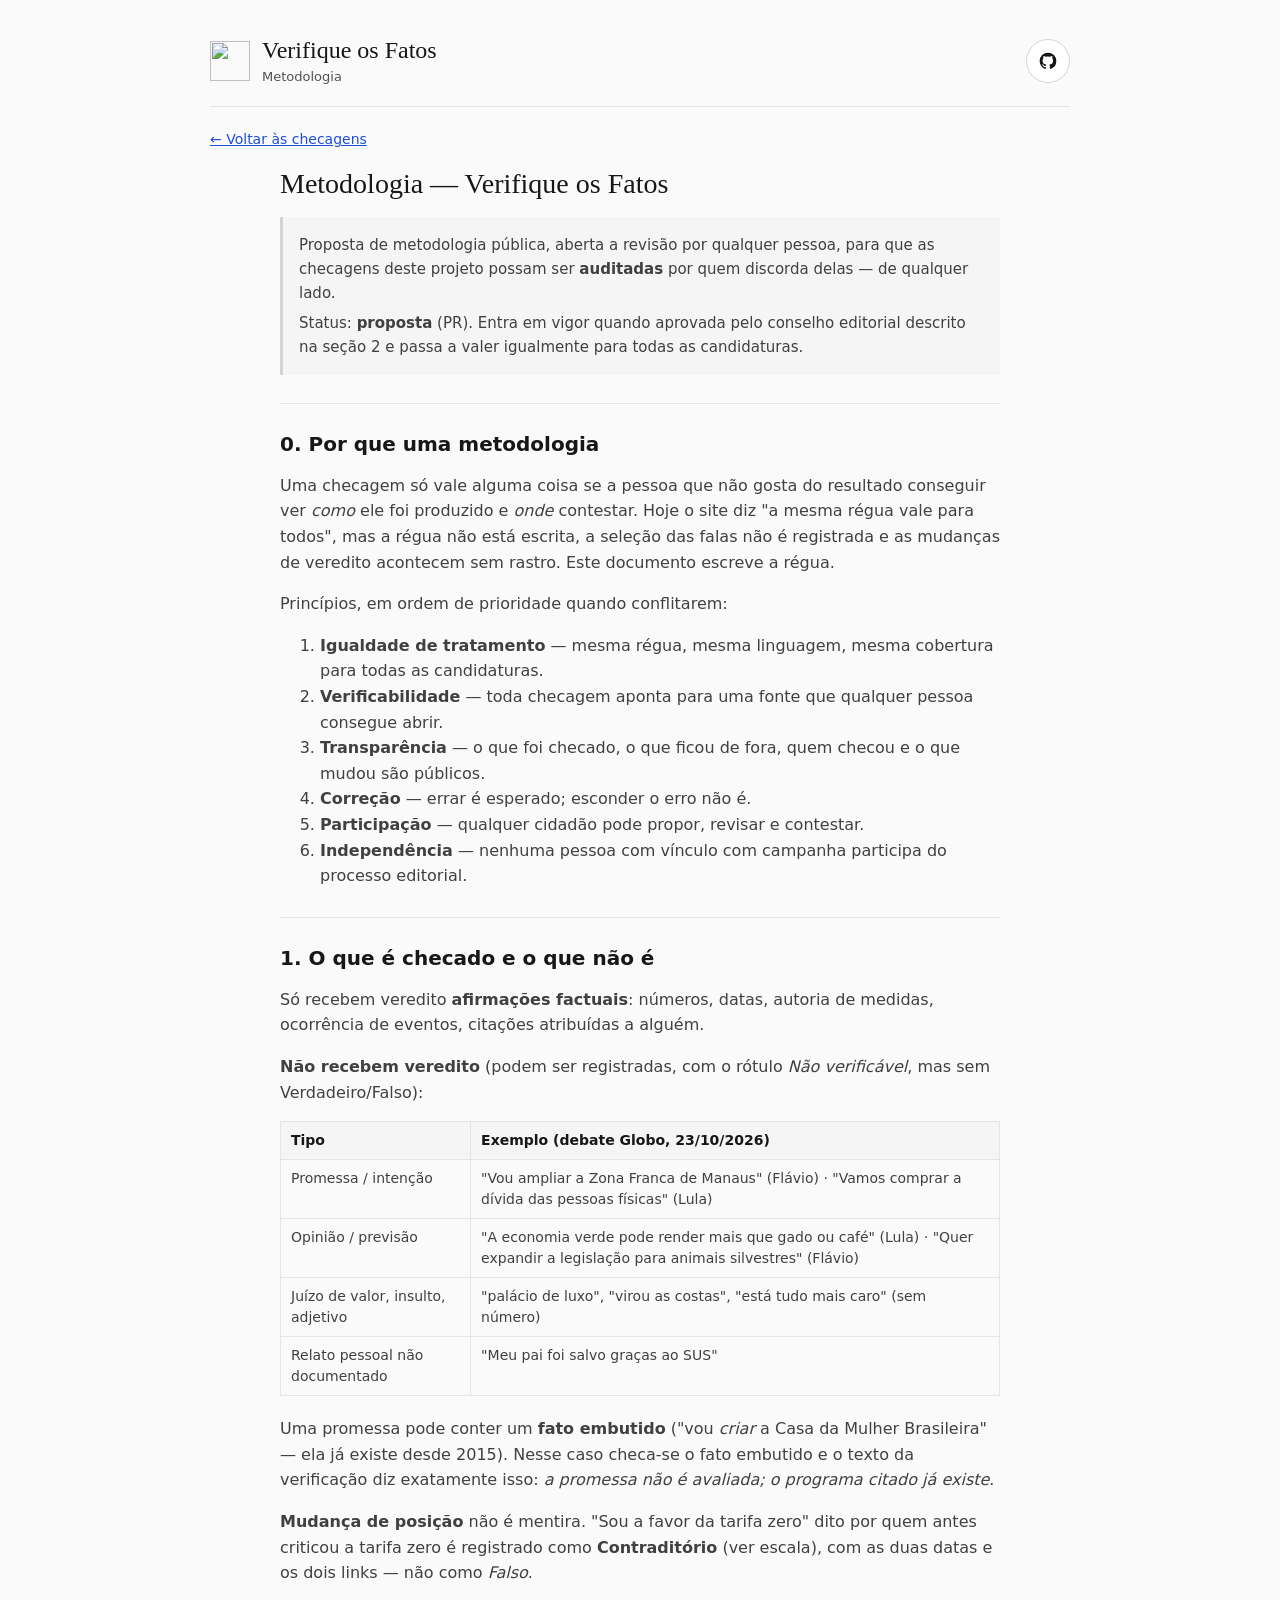
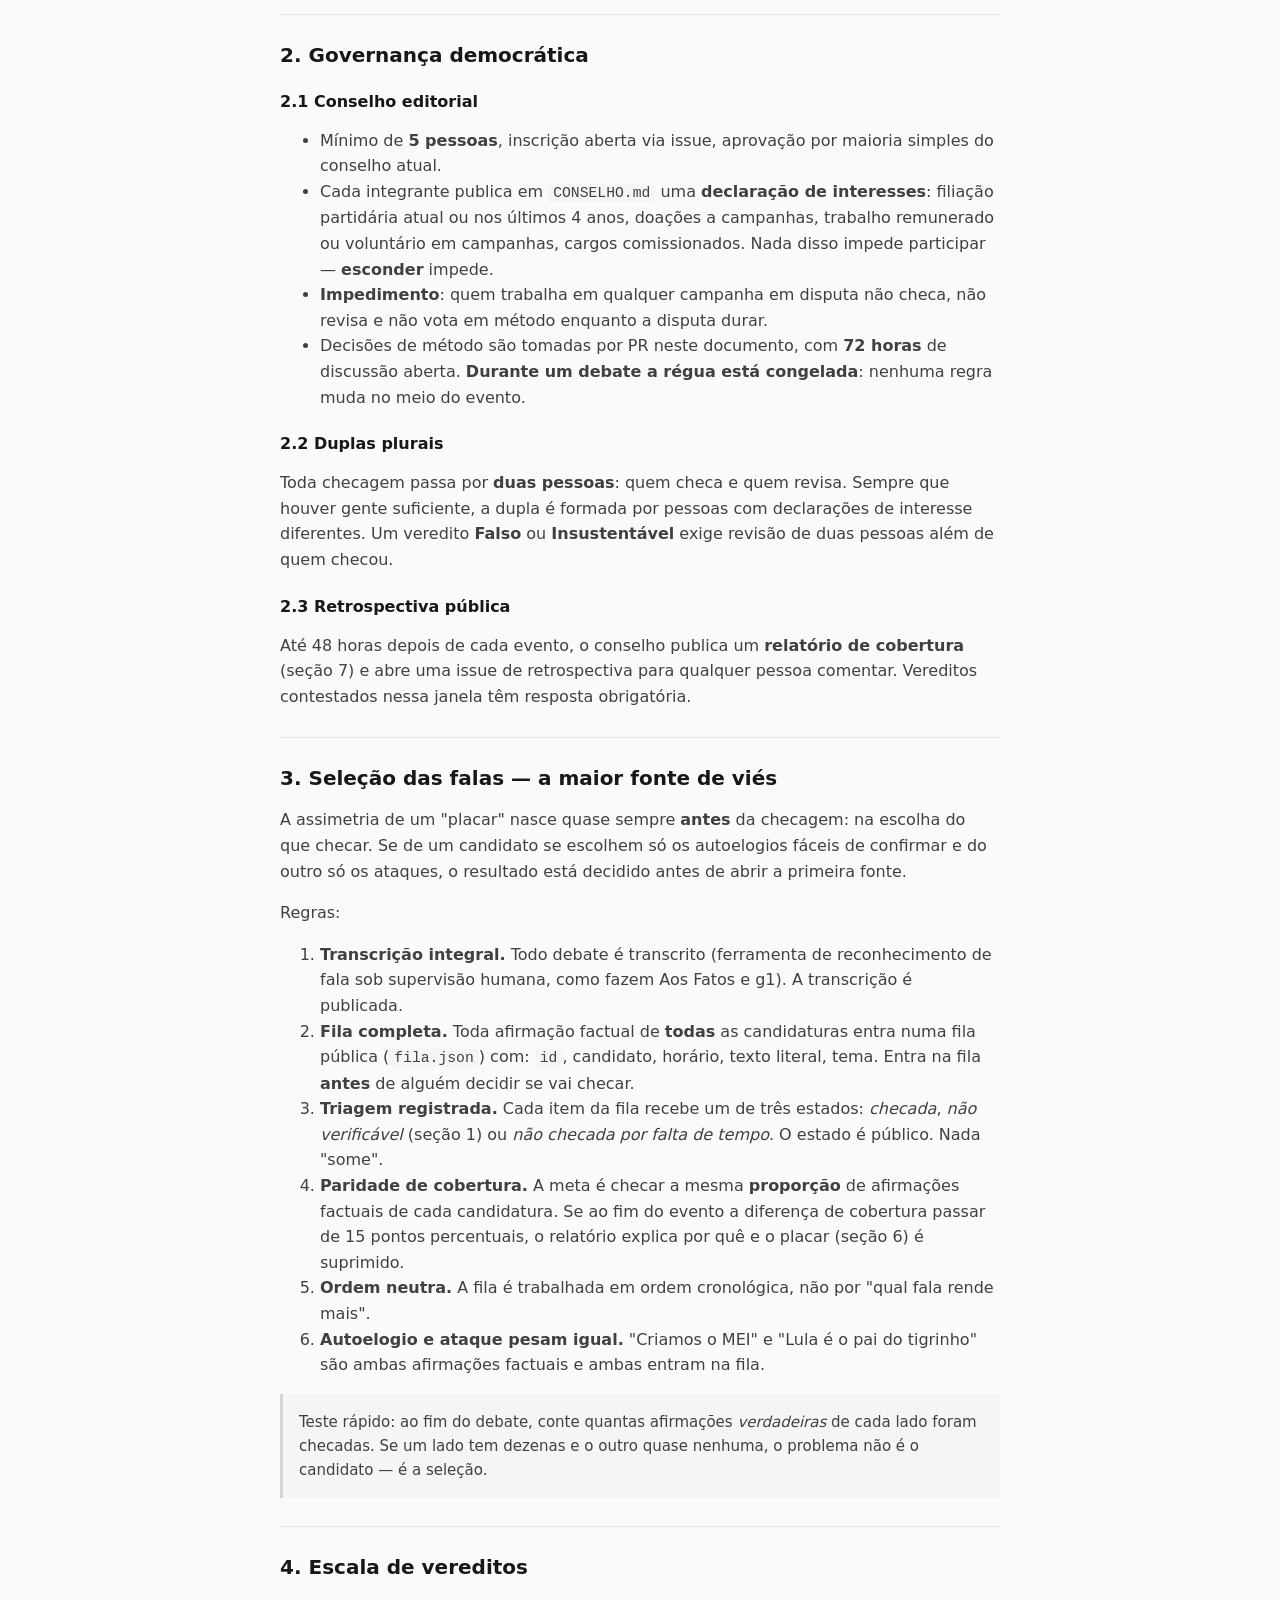
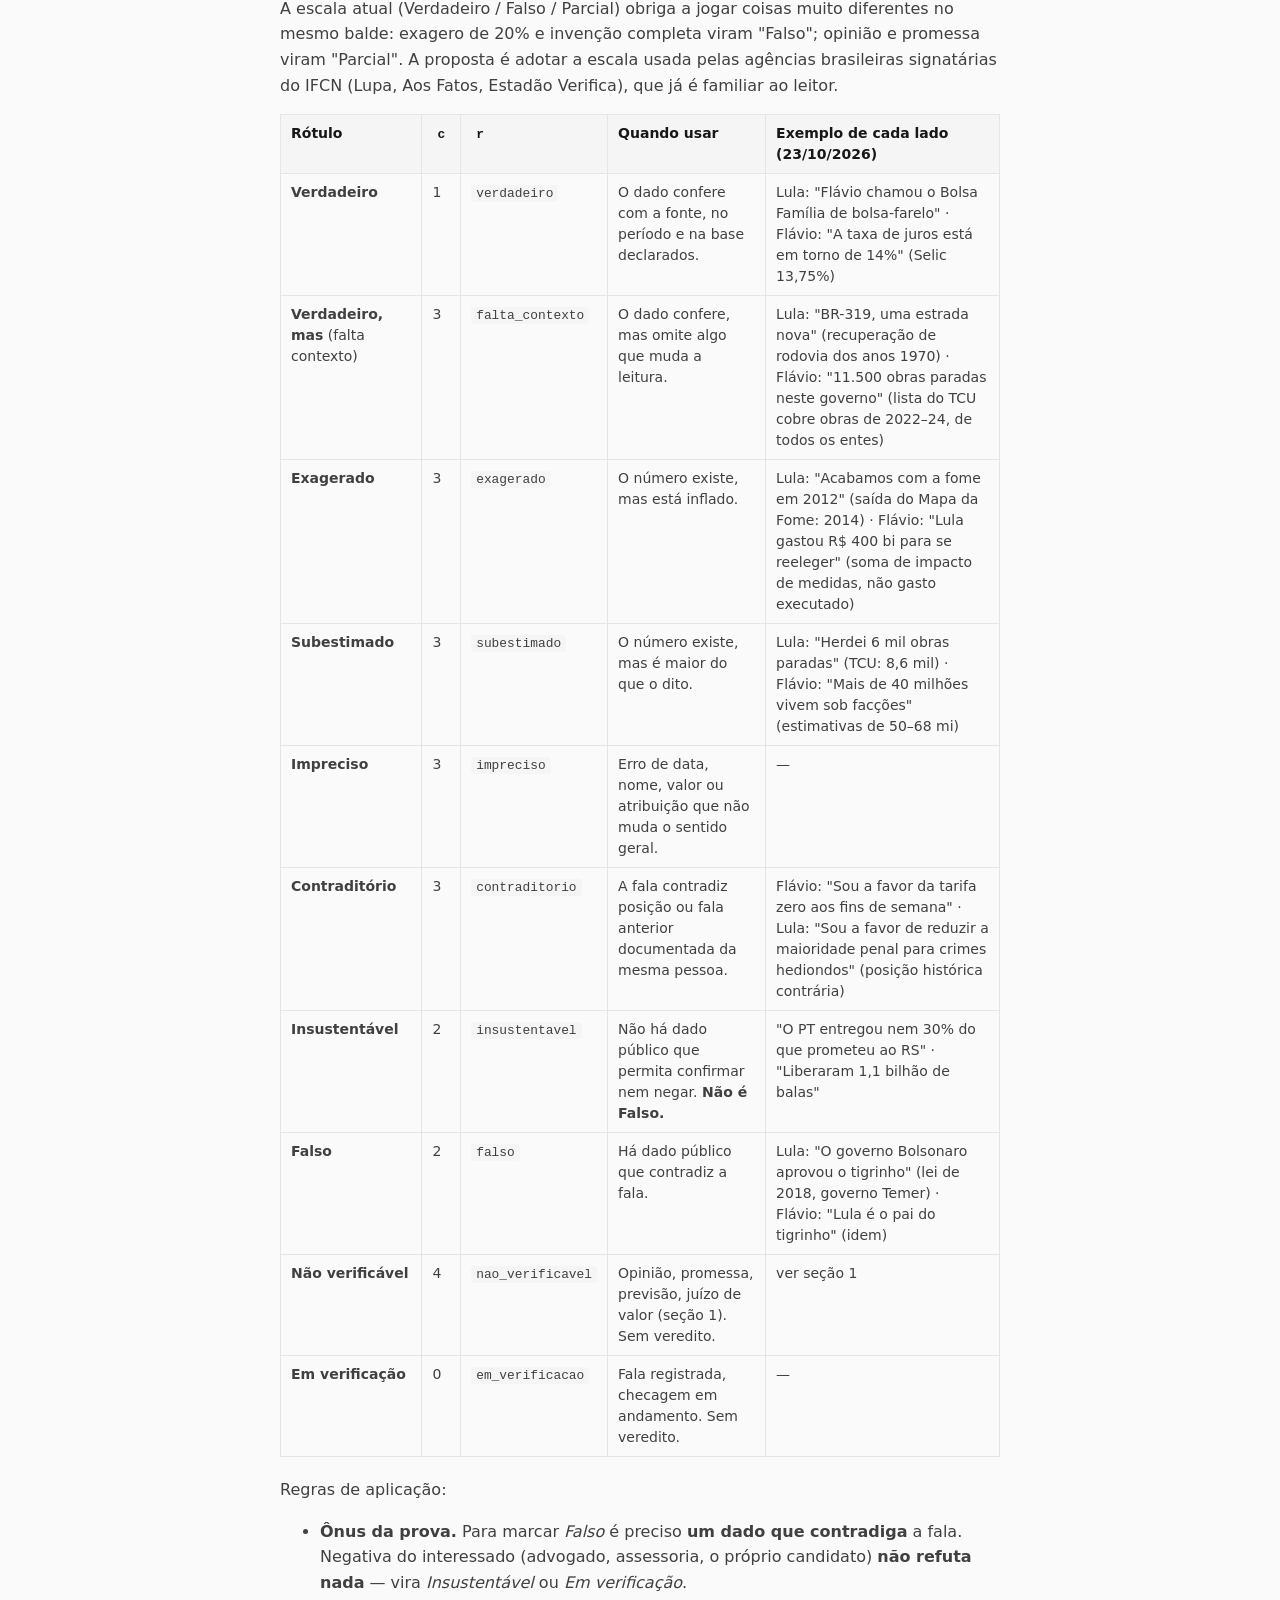
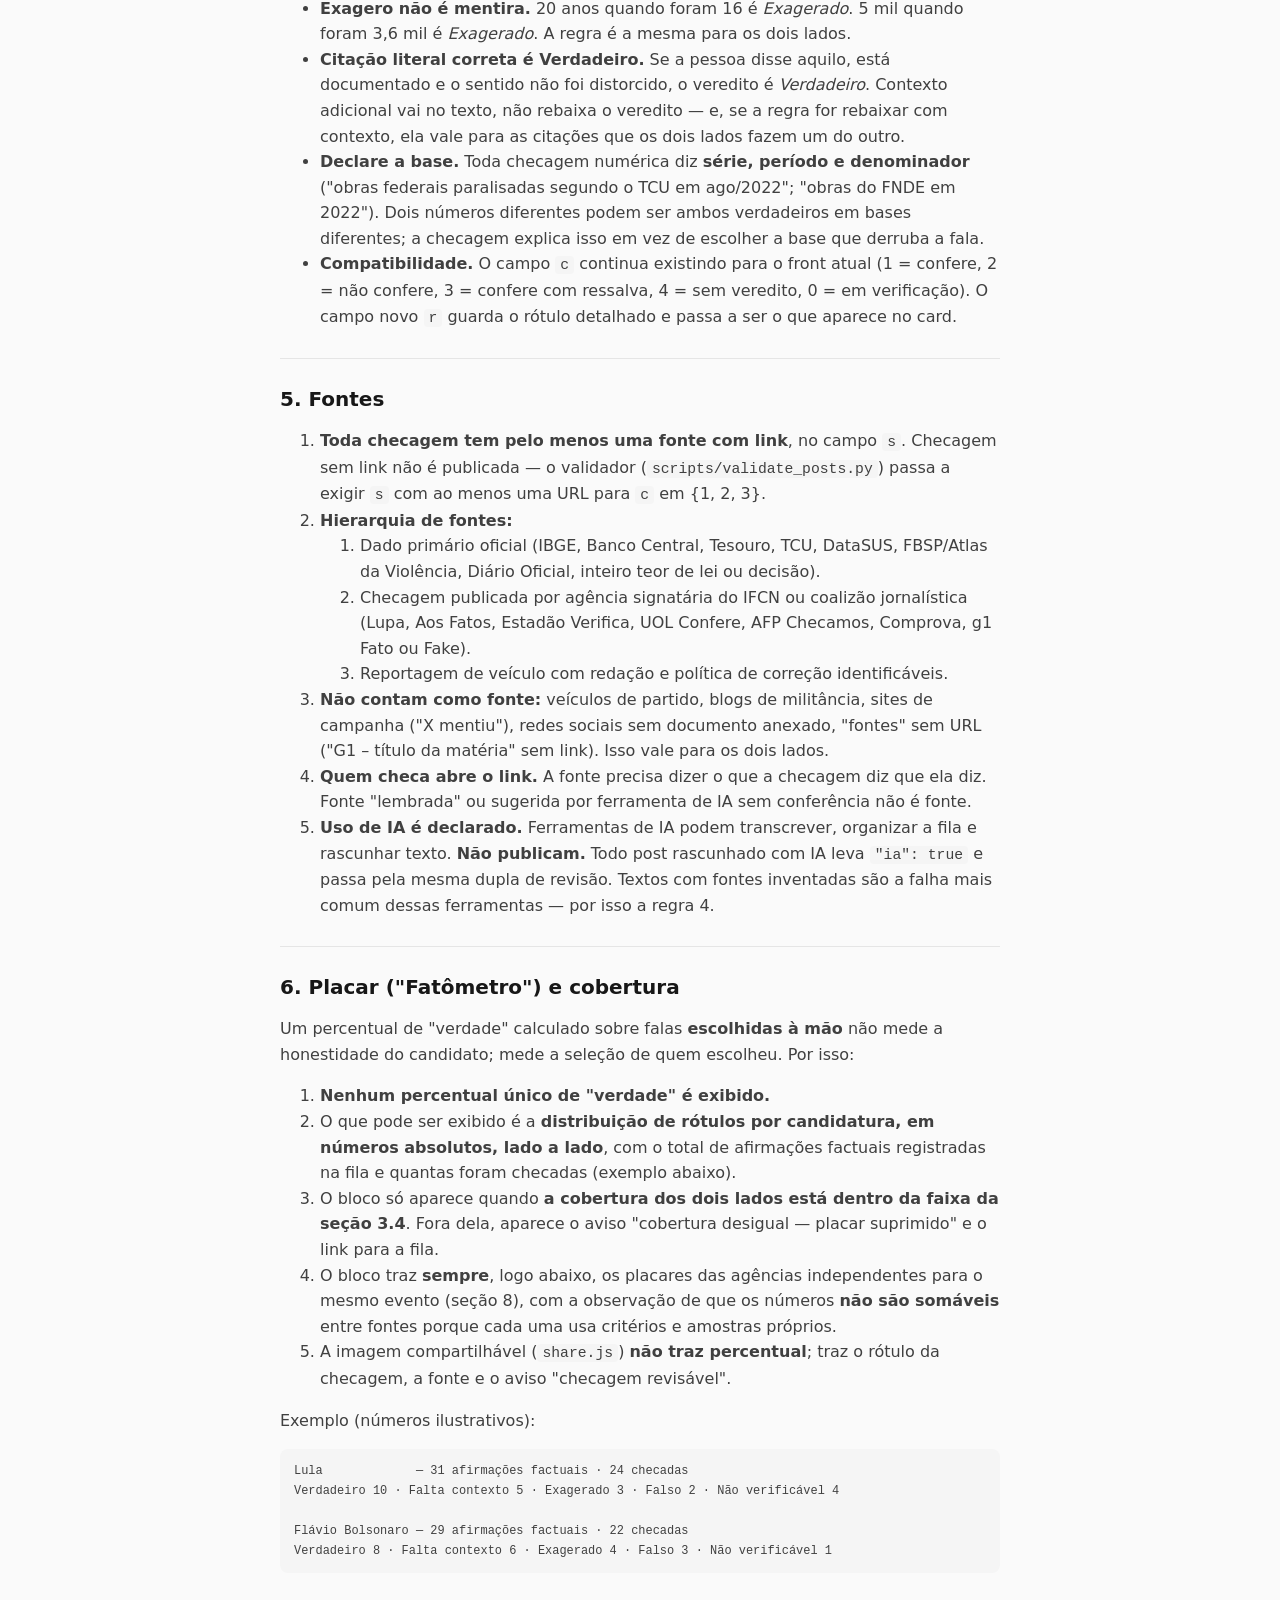
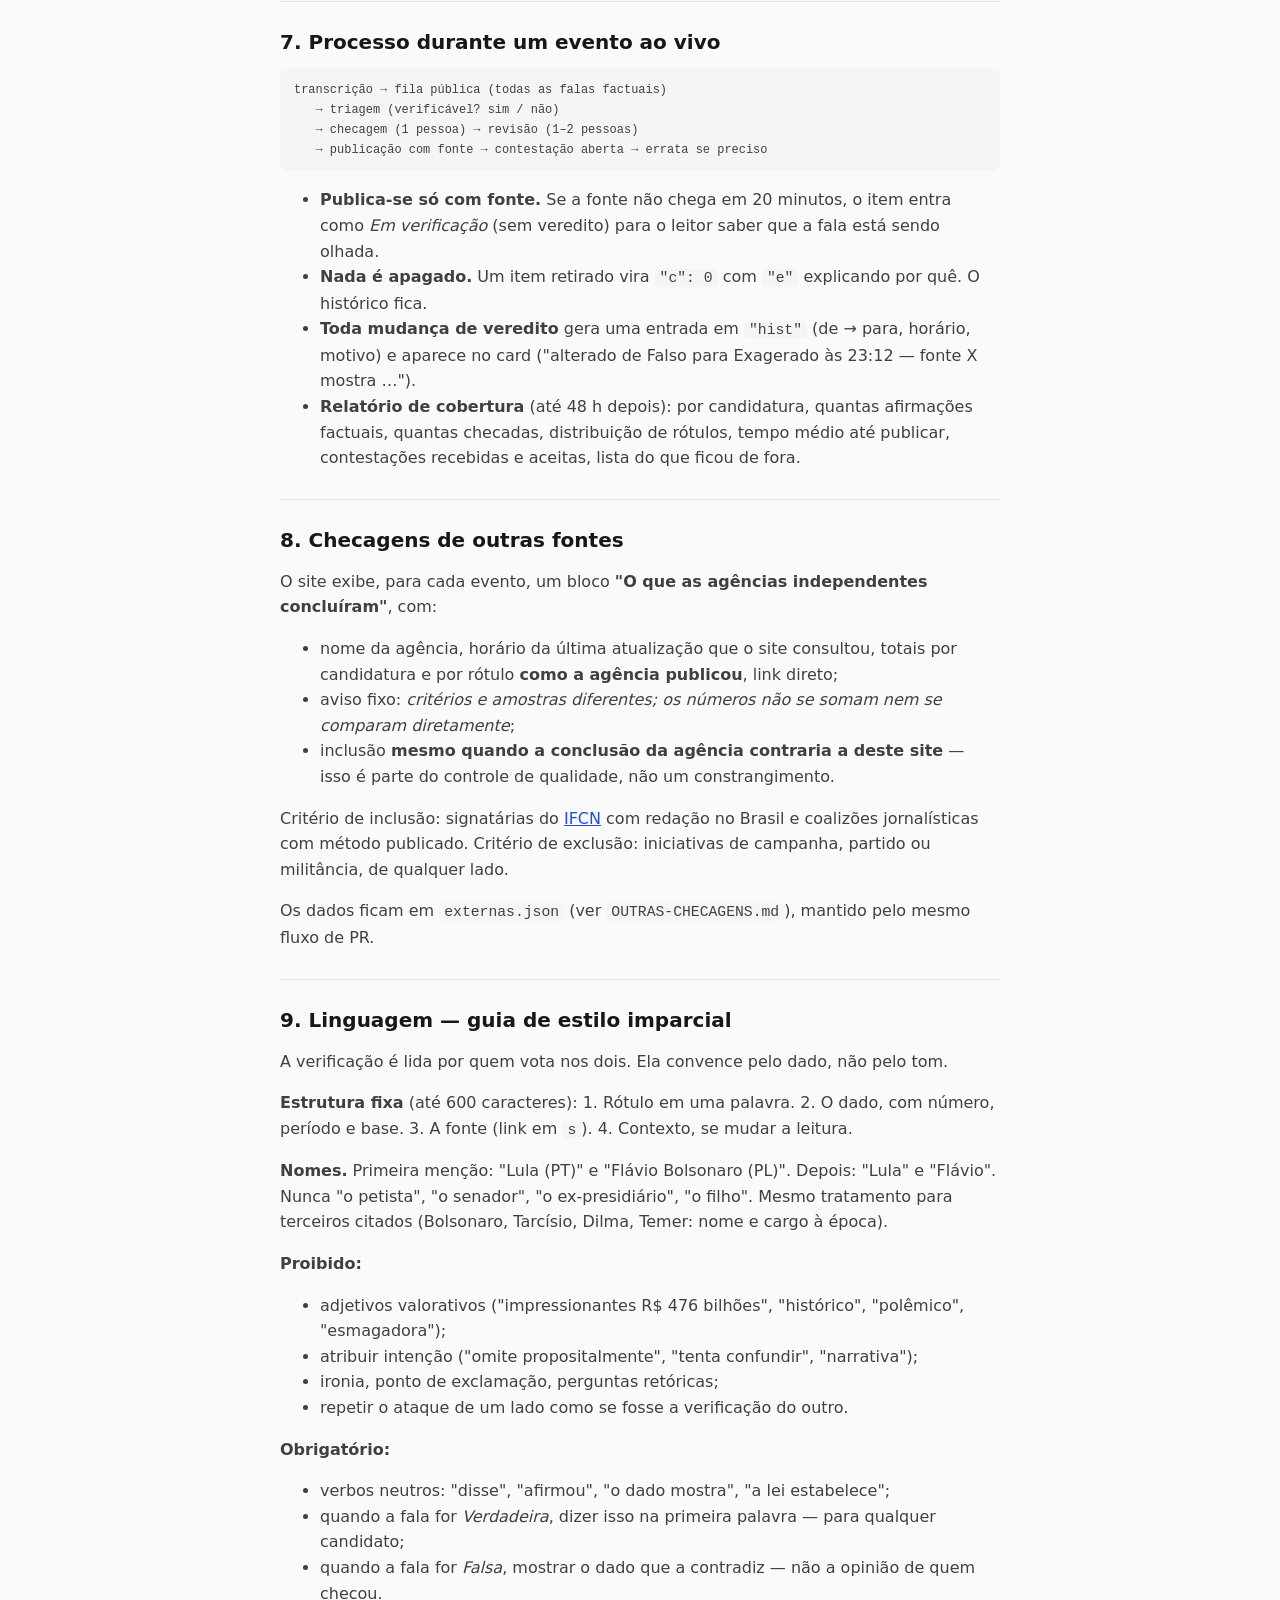
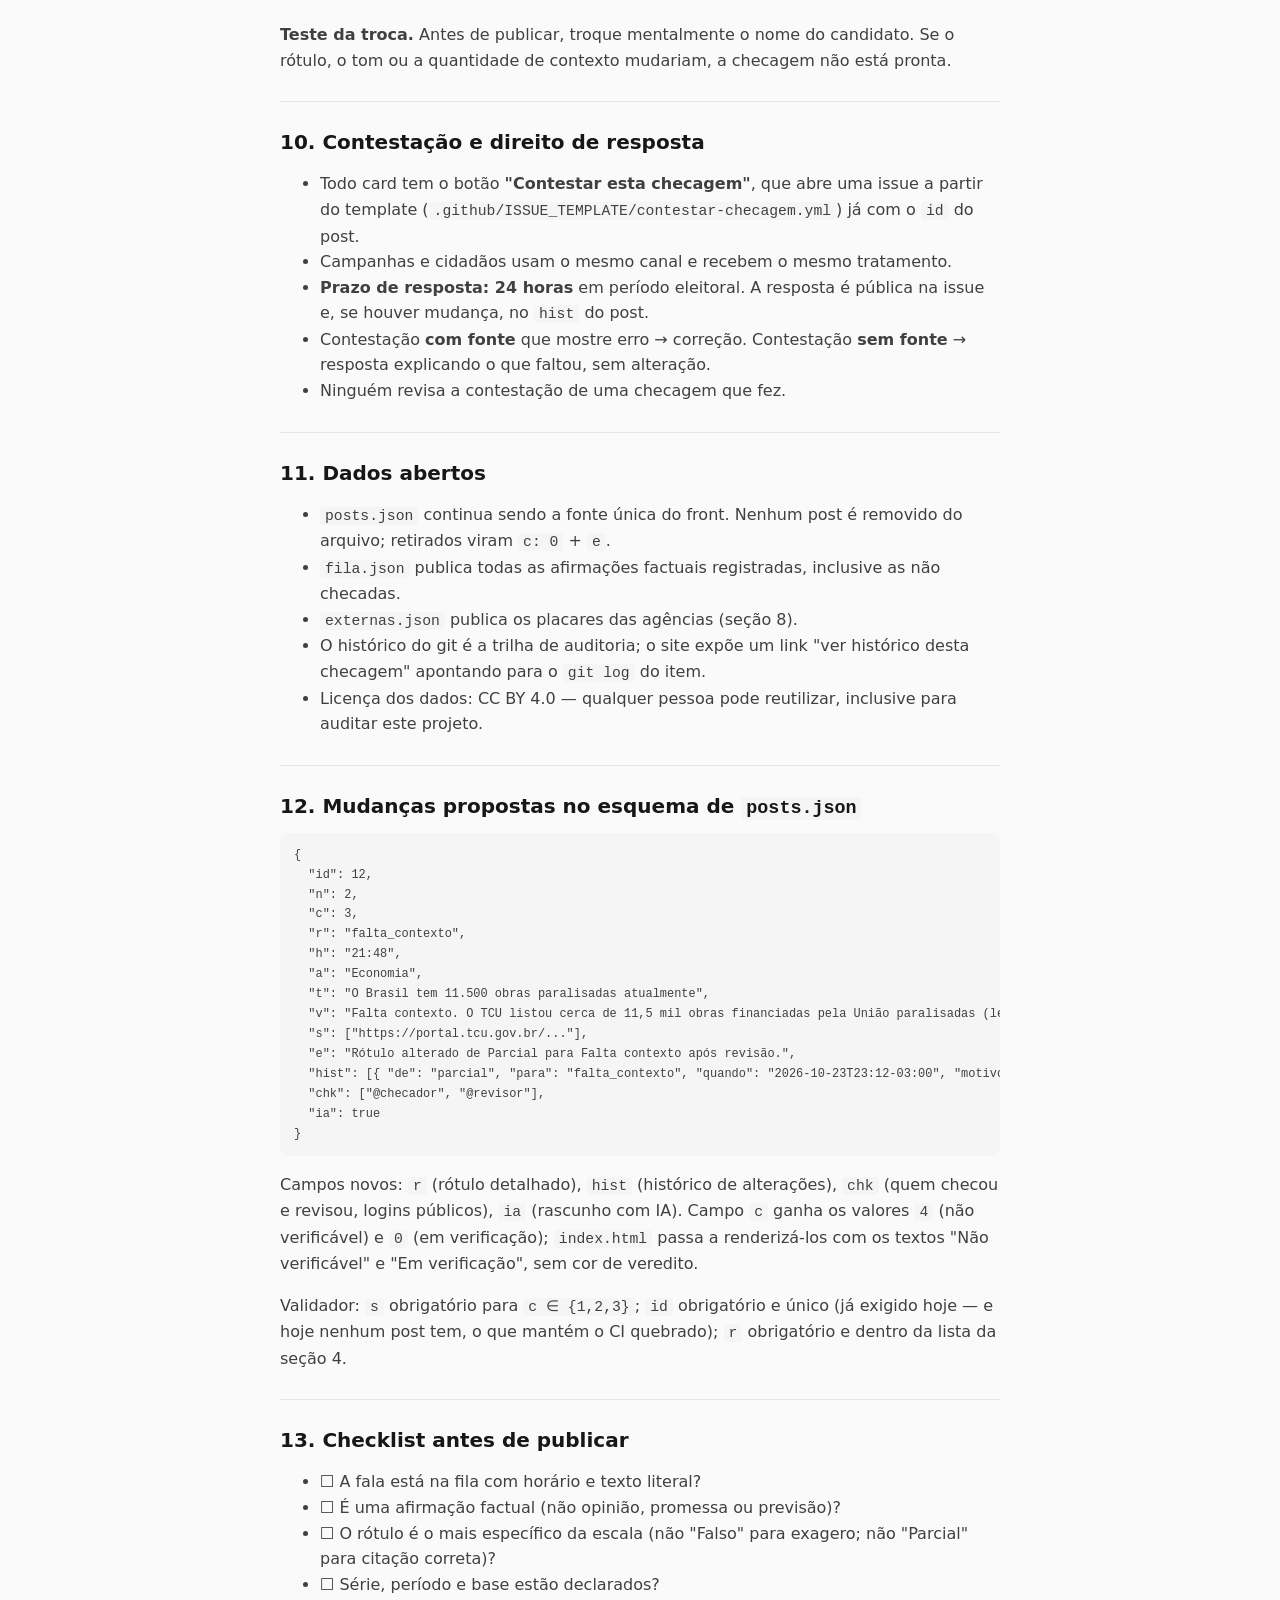
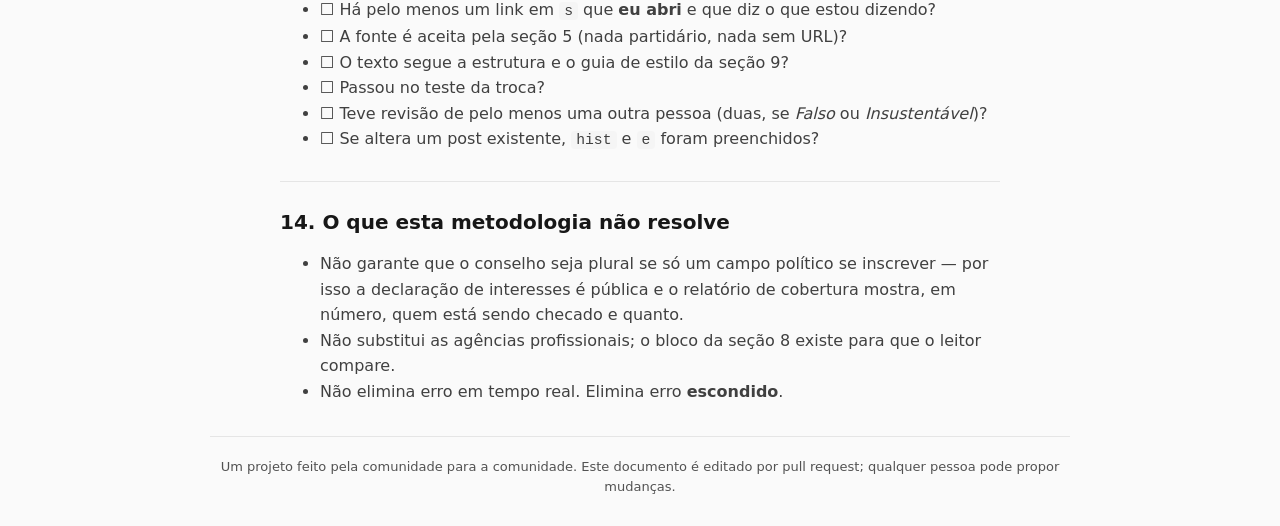
==== metodologia.html @ 32258fa9 "feat(metodologia): régua pública, fontes obrigatórias, painel de cobertura e checagens externas Meto" ====
<!DOCTYPE html>
<html lang="pt-BR">
<head>
  <meta charset="UTF-8">
  <meta name="viewport" content="width=device-width, initial-scale=1.0">
  <link rel="icon" href="/favicon.ico?v=2" sizes="48x48 32x32 16x16">
  <link rel="manifest" href="/manifest.json">
  <link rel="stylesheet" href="/normalize.css">
  <link rel="stylesheet" href="/style.css">
  <meta name="theme-color" content="#FAFAFA">
  <script>
    function setTheme(dark) {
      document.documentElement.dataset.theme = dark ? 'dark' : 'light';
      document.querySelector('meta[name=theme-color]').content = dark ? '#0A0A0A' : '#FAFAFA';
    }
    let savedTheme = null;
    try { savedTheme = localStorage.getItem('theme'); } catch {}
    setTheme(savedTheme ? savedTheme === 'dark' : matchMedia('(prefers-color-scheme: dark)').matches);
  </script>
  <title>Metodologia — Verifique os Fatos</title>
  <meta name="description" content="Como as falas são escolhidas, classificadas, revisadas e contestadas no Verifique os Fatos.">
  <style>
    /* Prosa do documento: só o necessário por cima do style.css */
    .prose { max-width: 720px; margin: 0 auto; color: var(--ink2); }
    .prose h1, .prose h2, .prose h3 { color: var(--ink); line-height: 1.25; }
    .prose h1 { font: 400 28px/1.2 var(--serif); margin: 0 0 16px; }
    .prose h2 { font-size: 20px; margin: 40px 0 12px; padding-top: 16px; border-top: 1px solid var(--line); }
    .prose h3 { font-size: 16px; margin: 24px 0 8px; }
    .prose p, .prose li { font-size: 16px; line-height: 1.6; }
    .prose blockquote { margin: 0 0 20px; padding: 10px 16px; background: var(--soft); border-left: 3px solid var(--line2); }
    .prose blockquote p { margin: 6px 0; font-size: 15px; }
    .prose table { width: 100%; border-collapse: collapse; margin: 12px 0 20px; font-size: 14px; }
    .prose th, .prose td { padding: 8px 10px; border: 1px solid var(--line); text-align: left; vertical-align: top; }
    .prose th { background: var(--soft); color: var(--ink); }
    .prose code { padding: 1px 5px; background: var(--soft); border-radius: 4px; font-size: .92em; }
    .prose pre { padding: 12px 14px; overflow: auto; background: var(--soft); border-radius: 8px; font-size: 13px; line-height: 1.5; }
    .prose pre code { padding: 0; background: none; }
    .prose a { color: var(--link); }
    .prose hr { border: 0; border-top: 1px solid var(--line); margin: 28px 0; }
    .prose hr + h2 { border-top: 0; padding-top: 0; margin-top: 0; }
    .prose ul.task { list-style: none; padding-left: 0; }
    .back { font-size: 14px; color: var(--link); }
    @media (max-width: 600px) { .prose table { display: block; overflow-x: auto; } }
  </style>
</head>
<body>
  <div class="layout">
    <header class="top">
      <span class="logo" aria-hidden="true"><img src="/icon.png" alt="" width="40" height="40"></span>
      <div>
        <h1>Verifique os Fatos</h1>
        <p class="sub">Metodologia</p>
      </div>
      <a class="github" href="https://github.com/felippe-regazio/verifiqueosfatos/blob/main/METODOLOGIA.md" target="_blank" rel="noopener noreferrer" aria-label="Fonte deste documento no GitHub">
        <svg width="20" height="20" viewBox="0 0 24 24" fill="currentColor" aria-hidden="true"><path d="M12 2A10 10 0 0 0 2 12c0 4.4 2.9 8.2 6.8 9.5.5.1.7-.2.7-.5v-1.7c-2.8.6-3.4-1.3-3.4-1.3-.5-1.2-1.1-1.5-1.1-1.5-.9-.6.1-.6.1-.6 1 .1 1.5 1 1.5 1 .9 1.5 2.3 1.1 2.9.8.1-.6.4-1.1.6-1.3-2.2-.3-4.6-1.1-4.6-5 0-1.1.4-2 1-2.7-.1-.3-.4-1.3.1-2.7 0 0 .8-.3 2.7 1a9.4 9.4 0 0 1 5 0c1.9-1.3 2.7-1 2.7-1 .5 1.4.2 2.4.1 2.7.6.7 1 1.6 1 2.7 0 3.9-2.4 4.7-4.6 5 .4.3.7.9.7 1.9v2.8c0 .3.2.6.7.5A10 10 0 0 0 22 12 10 10 0 0 0 12 2z"/></svg>
      </a>
    </header>
    <p><a class="back" href="/">← Voltar às checagens</a></p>
    <main class="prose">
<h1>Metodologia — Verifique os Fatos</h1>
<blockquote>
<p>Proposta de metodologia pública, aberta a revisão por qualquer pessoa, para que as checagens deste projeto possam ser <strong>auditadas</strong> por quem discorda delas — de qualquer lado.</p>
<p>Status: <strong>proposta</strong> (PR). Entra em vigor quando aprovada pelo conselho editorial descrito na seção 2 e passa a valer igualmente para todas as candidaturas.</p>
</blockquote>
<hr>
<h2>0. Por que uma metodologia</h2>
<p>Uma checagem só vale alguma coisa se a pessoa que não gosta do resultado conseguir ver <em>como</em> ele foi produzido e <em>onde</em> contestar. Hoje o site diz "a mesma régua vale para todos", mas a régua não está escrita, a seleção das falas não é registrada e as mudanças de veredito acontecem sem rastro. Este documento escreve a régua.</p>
<p>Princípios, em ordem de prioridade quando conflitarem:</p>
<ol>
<li><strong>Igualdade de tratamento</strong> — mesma régua, mesma linguagem, mesma cobertura para todas as candidaturas.</li>
<li><strong>Verificabilidade</strong> — toda checagem aponta para uma fonte que qualquer pessoa consegue abrir.</li>
<li><strong>Transparência</strong> — o que foi checado, o que ficou de fora, quem checou e o que mudou são públicos.</li>
<li><strong>Correção</strong> — errar é esperado; esconder o erro não é.</li>
<li><strong>Participação</strong> — qualquer cidadão pode propor, revisar e contestar.</li>
<li><strong>Independência</strong> — nenhuma pessoa com vínculo com campanha participa do processo editorial.</li>
</ol>
<hr>
<h2>1. O que é checado e o que não é</h2>
<p>Só recebem veredito <strong>afirmações factuais</strong>: números, datas, autoria de medidas, ocorrência de eventos, citações atribuídas a alguém.</p>
<p><strong>Não recebem veredito</strong> (podem ser registradas, com o rótulo <em>Não verificável</em>, mas sem Verdadeiro/Falso):</p>
<table>
<thead>
<tr>
<th>Tipo</th>
<th>Exemplo (debate Globo, 23/10/2026)</th>
</tr>
</thead>
<tbody>
<tr>
<td>Promessa / intenção</td>
<td>"Vou ampliar a Zona Franca de Manaus" (Flávio) · "Vamos comprar a dívida das pessoas físicas" (Lula)</td>
</tr>
<tr>
<td>Opinião / previsão</td>
<td>"A economia verde pode render mais que gado ou café" (Lula) · "Quer expandir a legislação para animais silvestres" (Flávio)</td>
</tr>
<tr>
<td>Juízo de valor, insulto, adjetivo</td>
<td>"palácio de luxo", "virou as costas", "está tudo mais caro" (sem número)</td>
</tr>
<tr>
<td>Relato pessoal não documentado</td>
<td>"Meu pai foi salvo graças ao SUS"</td>
</tr>
</tbody>
</table>
<p>Uma promessa pode conter um <strong>fato embutido</strong> ("vou <em>criar</em> a Casa da Mulher Brasileira" — ela já existe desde 2015). Nesse caso checa-se o fato embutido e o texto da verificação diz exatamente isso: <em>a promessa não é avaliada; o programa citado já existe</em>.</p>
<p><strong>Mudança de posição</strong> não é mentira. "Sou a favor da tarifa zero" dito por quem antes criticou a tarifa zero é registrado como <strong>Contraditório</strong> (ver escala), com as duas datas e os dois links — não como <em>Falso</em>.</p>
<hr>
<h2>2. Governança democrática</h2>
<h3>2.1 Conselho editorial</h3>
<ul>
<li>Mínimo de <strong>5 pessoas</strong>, inscrição aberta via issue, aprovação por maioria simples do conselho atual.</li>
<li>Cada integrante publica em <code>CONSELHO.md</code> uma <strong>declaração de interesses</strong>: filiação partidária atual ou nos últimos 4 anos, doações a campanhas, trabalho remunerado ou voluntário em campanhas, cargos comissionados. Nada disso impede participar — <strong>esconder</strong> impede.</li>
<li><strong>Impedimento</strong>: quem trabalha em qualquer campanha em disputa não checa, não revisa e não vota em método enquanto a disputa durar.</li>
<li>Decisões de método são tomadas por PR neste documento, com <strong>72 horas</strong> de discussão aberta. <strong>Durante um debate a régua está congelada</strong>: nenhuma regra muda no meio do evento.</li>
</ul>
<h3>2.2 Duplas plurais</h3>
<p>Toda checagem passa por <strong>duas pessoas</strong>: quem checa e quem revisa. Sempre que houver gente suficiente, a dupla é formada por pessoas com declarações de interesse diferentes. Um veredito <strong>Falso</strong> ou <strong>Insustentável</strong> exige revisão de duas pessoas além de quem checou.</p>
<h3>2.3 Retrospectiva pública</h3>
<p>Até 48 horas depois de cada evento, o conselho publica um <strong>relatório de cobertura</strong> (seção 7) e abre uma issue de retrospectiva para qualquer pessoa comentar. Vereditos contestados nessa janela têm resposta obrigatória.</p>
<hr>
<h2>3. Seleção das falas — a maior fonte de viés</h2>
<p>A assimetria de um "placar" nasce quase sempre <strong>antes</strong> da checagem: na escolha do que checar. Se de um candidato se escolhem só os autoelogios fáceis de confirmar e do outro só os ataques, o resultado está decidido antes de abrir a primeira fonte.</p>
<p>Regras:</p>
<ol>
<li><strong>Transcrição integral.</strong> Todo debate é transcrito (ferramenta de reconhecimento de fala sob supervisão humana, como fazem Aos Fatos e g1). A transcrição é publicada.</li>
<li><strong>Fila completa.</strong> Toda afirmação factual de <strong>todas</strong> as candidaturas entra numa fila pública (<code>fila.json</code>) com: <code>id</code>, candidato, horário, texto literal, tema. Entra na fila <strong>antes</strong> de alguém decidir se vai checar.</li>
<li><strong>Triagem registrada.</strong> Cada item da fila recebe um de três estados: <em>checada</em>, <em>não verificável</em> (seção 1) ou <em>não checada por falta de tempo</em>. O estado é público. Nada "some".</li>
<li><strong>Paridade de cobertura.</strong> A meta é checar a mesma <strong>proporção</strong> de afirmações factuais de cada candidatura. Se ao fim do evento a diferença de cobertura passar de 15 pontos percentuais, o relatório explica por quê e o placar (seção 6) é suprimido.</li>
<li><strong>Ordem neutra.</strong> A fila é trabalhada em ordem cronológica, não por "qual fala rende mais".</li>
<li><strong>Autoelogio e ataque pesam igual.</strong> "Criamos o MEI" e "Lula é o pai do tigrinho" são ambas afirmações factuais e ambas entram na fila.</li>
</ol>
<blockquote>
<p>Teste rápido: ao fim do debate, conte quantas afirmações <em>verdadeiras</em> de cada lado foram checadas. Se um lado tem dezenas e o outro quase nenhuma, o problema não é o candidato — é a seleção.</p>
</blockquote>
<hr>
<h2>4. Escala de vereditos</h2>
<p>A escala atual (Verdadeiro / Falso / Parcial) obriga a jogar coisas muito diferentes no mesmo balde: exagero de 20% e invenção completa viram "Falso"; opinião e promessa viram "Parcial". A proposta é adotar a escala usada pelas agências brasileiras signatárias do IFCN (Lupa, Aos Fatos, Estadão Verifica), que já é familiar ao leitor.</p>
<table>
<thead>
<tr>
<th>Rótulo</th>
<th><code>c</code></th>
<th><code>r</code></th>
<th>Quando usar</th>
<th>Exemplo de cada lado (23/10/2026)</th>
</tr>
</thead>
<tbody>
<tr>
<td><strong>Verdadeiro</strong></td>
<td>1</td>
<td><code>verdadeiro</code></td>
<td>O dado confere com a fonte, no período e na base declarados.</td>
<td>Lula: "Flávio chamou o Bolsa Família de bolsa-farelo" · Flávio: "A taxa de juros está em torno de 14%" (Selic 13,75%)</td>
</tr>
<tr>
<td><strong>Verdadeiro, mas</strong> (falta contexto)</td>
<td>3</td>
<td><code>falta_contexto</code></td>
<td>O dado confere, mas omite algo que muda a leitura.</td>
<td>Lula: "BR-319, uma estrada nova" (recuperação de rodovia dos anos 1970) · Flávio: "11.500 obras paradas neste governo" (lista do TCU cobre obras de 2022–24, de todos os entes)</td>
</tr>
<tr>
<td><strong>Exagerado</strong></td>
<td>3</td>
<td><code>exagerado</code></td>
<td>O número existe, mas está inflado.</td>
<td>Lula: "Acabamos com a fome em 2012" (saída do Mapa da Fome: 2014) · Flávio: "Lula gastou R$ 400 bi para se reeleger" (soma de impacto de medidas, não gasto executado)</td>
</tr>
<tr>
<td><strong>Subestimado</strong></td>
<td>3</td>
<td><code>subestimado</code></td>
<td>O número existe, mas é maior do que o dito.</td>
<td>Lula: "Herdei 6 mil obras paradas" (TCU: 8,6 mil) · Flávio: "Mais de 40 milhões vivem sob facções" (estimativas de 50–68 mi)</td>
</tr>
<tr>
<td><strong>Impreciso</strong></td>
<td>3</td>
<td><code>impreciso</code></td>
<td>Erro de data, nome, valor ou atribuição que não muda o sentido geral.</td>
<td>—</td>
</tr>
<tr>
<td><strong>Contraditório</strong></td>
<td>3</td>
<td><code>contraditorio</code></td>
<td>A fala contradiz posição ou fala anterior documentada da mesma pessoa.</td>
<td>Flávio: "Sou a favor da tarifa zero aos fins de semana" · Lula: "Sou a favor de reduzir a maioridade penal para crimes hediondos" (posição histórica contrária)</td>
</tr>
<tr>
<td><strong>Insustentável</strong></td>
<td>2</td>
<td><code>insustentavel</code></td>
<td>Não há dado público que permita confirmar nem negar. <strong>Não é Falso.</strong></td>
<td>"O PT entregou nem 30% do que prometeu ao RS" · "Liberaram 1,1 bilhão de balas"</td>
</tr>
<tr>
<td><strong>Falso</strong></td>
<td>2</td>
<td><code>falso</code></td>
<td>Há dado público que contradiz a fala.</td>
<td>Lula: "O governo Bolsonaro aprovou o tigrinho" (lei de 2018, governo Temer) · Flávio: "Lula é o pai do tigrinho" (idem)</td>
</tr>
<tr>
<td><strong>Não verificável</strong></td>
<td>4</td>
<td><code>nao_verificavel</code></td>
<td>Opinião, promessa, previsão, juízo de valor (seção 1). Sem veredito.</td>
<td>ver seção 1</td>
</tr>
<tr>
<td><strong>Em verificação</strong></td>
<td>0</td>
<td><code>em_verificacao</code></td>
<td>Fala registrada, checagem em andamento. Sem veredito.</td>
<td>—</td>
</tr>
</tbody>
</table>
<p>Regras de aplicação:</p>
<ul>
<li><strong>Ônus da prova.</strong> Para marcar <em>Falso</em> é preciso <strong>um dado que contradiga</strong> a fala. Negativa do interessado (advogado, assessoria, o próprio candidato) <strong>não refuta nada</strong> — vira <em>Insustentável</em> ou <em>Em verificação</em>.</li>
<li><strong>Exagero não é mentira.</strong> 20 anos quando foram 16 é <em>Exagerado</em>. 5 mil quando foram 3,6 mil é <em>Exagerado</em>. A regra é a mesma para os dois lados.</li>
<li><strong>Citação literal correta é Verdadeiro.</strong> Se a pessoa disse aquilo, está documentado e o sentido não foi distorcido, o veredito é <em>Verdadeiro</em>. Contexto adicional vai no texto, não rebaixa o veredito — e, se a regra for rebaixar com contexto, ela vale para as citações que os dois lados fazem um do outro.</li>
<li><strong>Declare a base.</strong> Toda checagem numérica diz <strong>série, período e denominador</strong> ("obras federais paralisadas segundo o TCU em ago/2022"; "obras do FNDE em 2022"). Dois números diferentes podem ser ambos verdadeiros em bases diferentes; a checagem explica isso em vez de escolher a base que derruba a fala.</li>
<li><strong>Compatibilidade.</strong> O campo <code>c</code> continua existindo para o front atual (1 = confere, 2 = não confere, 3 = confere com ressalva, 4 = sem veredito, 0 = em verificação). O campo novo <code>r</code> guarda o rótulo detalhado e passa a ser o que aparece no card.</li>
</ul>
<hr>
<h2>5. Fontes</h2>
<ol>
<li><strong>Toda checagem tem pelo menos uma fonte com link</strong>, no campo <code>s</code>. Checagem sem link não é publicada — o validador (<code>scripts/validate_posts.py</code>) passa a exigir <code>s</code> com ao menos uma URL para <code>c</code> em {1, 2, 3}.</li>
<li><strong>Hierarquia de fontes:</strong><ol>
<li>Dado primário oficial (IBGE, Banco Central, Tesouro, TCU, DataSUS, FBSP/Atlas da Violência, Diário Oficial, inteiro teor de lei ou decisão).</li>
<li>Checagem publicada por agência signatária do IFCN ou coalizão jornalística (Lupa, Aos Fatos, Estadão Verifica, UOL Confere, AFP Checamos, Comprova, g1 Fato ou Fake).</li>
<li>Reportagem de veículo com redação e política de correção identificáveis.</li>
</ol>
</li>
<li><strong>Não contam como fonte:</strong> veículos de partido, blogs de militância, sites de campanha ("X mentiu"), redes sociais sem documento anexado, "fontes" sem URL ("G1 – título da matéria" sem link). Isso vale para os dois lados.</li>
<li><strong>Quem checa abre o link.</strong> A fonte precisa dizer o que a checagem diz que ela diz. Fonte "lembrada" ou sugerida por ferramenta de IA sem conferência não é fonte.</li>
<li><strong>Uso de IA é declarado.</strong> Ferramentas de IA podem transcrever, organizar a fila e rascunhar texto. <strong>Não publicam.</strong> Todo post rascunhado com IA leva <code>"ia": true</code> e passa pela mesma dupla de revisão. Textos com fontes inventadas são a falha mais comum dessas ferramentas — por isso a regra 4.</li>
</ol>
<hr>
<h2>6. Placar ("Fatômetro") e cobertura</h2>
<p>Um percentual de "verdade" calculado sobre falas <strong>escolhidas à mão</strong> não mede a honestidade do candidato; mede a seleção de quem escolheu. Por isso:</p>
<ol>
<li><strong>Nenhum percentual único de "verdade" é exibido.</strong></li>
<li>O que pode ser exibido é a <strong>distribuição de rótulos por candidatura, em números absolutos, lado a lado</strong>, com o total de afirmações factuais registradas na fila e quantas foram checadas (exemplo abaixo).</li>
<li>O bloco só aparece quando <strong>a cobertura dos dois lados está dentro da faixa da seção 3.4</strong>. Fora dela, aparece o aviso "cobertura desigual — placar suprimido" e o link para a fila.</li>
<li>O bloco traz <strong>sempre</strong>, logo abaixo, os placares das agências independentes para o mesmo evento (seção 8), com a observação de que os números <strong>não são somáveis</strong> entre fontes porque cada uma usa critérios e amostras próprios.</li>
<li>A imagem compartilhável (<code>share.js</code>) <strong>não traz percentual</strong>; traz o rótulo da checagem, a fonte e o aviso "checagem revisável".</li>
</ol>
<p>Exemplo (números ilustrativos):</p>
<pre><code>Lula             — 31 afirmações factuais · 24 checadas
Verdadeiro 10 · Falta contexto 5 · Exagerado 3 · Falso 2 · Não verificável 4

Flávio Bolsonaro — 29 afirmações factuais · 22 checadas
Verdadeiro 8 · Falta contexto 6 · Exagerado 4 · Falso 3 · Não verificável 1
</code></pre>
<hr>
<h2>7. Processo durante um evento ao vivo</h2>
<pre><code>transcrição → fila pública (todas as falas factuais)
   → triagem (verificável? sim / não)
   → checagem (1 pessoa) → revisão (1–2 pessoas)
   → publicação com fonte → contestação aberta → errata se preciso
</code></pre>
<ul>
<li><strong>Publica-se só com fonte.</strong> Se a fonte não chega em 20 minutos, o item entra como <em>Em verificação</em> (sem veredito) para o leitor saber que a fala está sendo olhada.</li>
<li><strong>Nada é apagado.</strong> Um item retirado vira <code>"c": 0</code> com <code>"e"</code> explicando por quê. O histórico fica.</li>
<li><strong>Toda mudança de veredito</strong> gera uma entrada em <code>"hist"</code> (de → para, horário, motivo) e aparece no card ("alterado de Falso para Exagerado às 23:12 — fonte X mostra …").</li>
<li><strong>Relatório de cobertura</strong> (até 48 h depois): por candidatura, quantas afirmações factuais, quantas checadas, distribuição de rótulos, tempo médio até publicar, contestações recebidas e aceitas, lista do que ficou de fora.</li>
</ul>
<hr>
<h2>8. Checagens de outras fontes</h2>
<p>O site exibe, para cada evento, um bloco <strong>"O que as agências independentes concluíram"</strong>, com:</p>
<ul>
<li>nome da agência, horário da última atualização que o site consultou, totais por candidatura e por rótulo <strong>como a agência publicou</strong>, link direto;</li>
<li>aviso fixo: <em>critérios e amostras diferentes; os números não se somam nem se comparam diretamente</em>;</li>
<li>inclusão <strong>mesmo quando a conclusão da agência contraria a deste site</strong> — isso é parte do controle de qualidade, não um constrangimento.</li>
</ul>
<p>Critério de inclusão: signatárias do <a href="https://ifcncodeofprinciples.poynter.org/">IFCN</a> com redação no Brasil e coalizões jornalísticas com método publicado. Critério de exclusão: iniciativas de campanha, partido ou militância, de qualquer lado.</p>
<p>Os dados ficam em <code>externas.json</code> (ver <code>OUTRAS-CHECAGENS.md</code>), mantido pelo mesmo fluxo de PR.</p>
<hr>
<h2>9. Linguagem — guia de estilo imparcial</h2>
<p>A verificação é lida por quem vota nos dois. Ela convence pelo dado, não pelo tom.</p>
<p><strong>Estrutura fixa</strong> (até 600 caracteres): 1. Rótulo em uma palavra. 2. O dado, com número, período e base. 3. A fonte (link em <code>s</code>). 4. Contexto, se mudar a leitura.</p>
<p><strong>Nomes.</strong> Primeira menção: "Lula (PT)" e "Flávio Bolsonaro (PL)". Depois: "Lula" e "Flávio". Nunca "o petista", "o senador", "o ex-presidiário", "o filho". Mesmo tratamento para terceiros citados (Bolsonaro, Tarcísio, Dilma, Temer: nome e cargo à época).</p>
<p><strong>Proibido:</strong></p>
<ul>
<li>adjetivos valorativos ("impressionantes R$ 476 bilhões", "histórico", "polêmico", "esmagadora");</li>
<li>atribuir intenção ("omite propositalmente", "tenta confundir", "narrativa");</li>
<li>ironia, ponto de exclamação, perguntas retóricas;</li>
<li>repetir o ataque de um lado como se fosse a verificação do outro.</li>
</ul>
<p><strong>Obrigatório:</strong></p>
<ul>
<li>verbos neutros: "disse", "afirmou", "o dado mostra", "a lei estabelece";</li>
<li>quando a fala for <em>Verdadeira</em>, dizer isso na primeira palavra — para qualquer candidato;</li>
<li>quando a fala for <em>Falsa</em>, mostrar o dado que a contradiz — não a opinião de quem checou.</li>
</ul>
<p><strong>Teste da troca.</strong> Antes de publicar, troque mentalmente o nome do candidato. Se o rótulo, o tom ou a quantidade de contexto mudariam, a checagem não está pronta.</p>
<hr>
<h2>10. Contestação e direito de resposta</h2>
<ul>
<li>Todo card tem o botão <strong>"Contestar esta checagem"</strong>, que abre uma issue a partir do template (<code>.github/ISSUE_TEMPLATE/contestar-checagem.yml</code>) já com o <code>id</code> do post.</li>
<li>Campanhas e cidadãos usam o mesmo canal e recebem o mesmo tratamento.</li>
<li><strong>Prazo de resposta: 24 horas</strong> em período eleitoral. A resposta é pública na issue e, se houver mudança, no <code>hist</code> do post.</li>
<li>Contestação <strong>com fonte</strong> que mostre erro → correção. Contestação <strong>sem fonte</strong> → resposta explicando o que faltou, sem alteração.</li>
<li>Ninguém revisa a contestação de uma checagem que fez.</li>
</ul>
<hr>
<h2>11. Dados abertos</h2>
<ul>
<li><code>posts.json</code> continua sendo a fonte única do front. Nenhum post é removido do arquivo; retirados viram <code>c: 0</code> + <code>e</code>.</li>
<li><code>fila.json</code> publica todas as afirmações factuais registradas, inclusive as não checadas.</li>
<li><code>externas.json</code> publica os placares das agências (seção 8).</li>
<li>O histórico do git é a trilha de auditoria; o site expõe um link "ver histórico desta checagem" apontando para o <code>git log</code> do item.</li>
<li>Licença dos dados: CC BY 4.0 — qualquer pessoa pode reutilizar, inclusive para auditar este projeto.</li>
</ul>
<hr>
<h2>12. Mudanças propostas no esquema de <code>posts.json</code></h2>
<pre><code class="language-json">{
  &quot;id&quot;: 12,
  &quot;n&quot;: 2,
  &quot;c&quot;: 3,
  &quot;r&quot;: &quot;falta_contexto&quot;,
  &quot;h&quot;: &quot;21:48&quot;,
  &quot;a&quot;: &quot;Economia&quot;,
  &quot;t&quot;: &quot;O Brasil tem 11.500 obras paralisadas atualmente&quot;,
  &quot;v&quot;: &quot;Falta contexto. O TCU listou cerca de 11,5 mil obras financiadas pela União paralisadas (levantamento de 2024, obras de 2022–24). A maioria é executada por estados e municípios via convênio; a lista não separa o que começou em cada governo.&quot;,
  &quot;s&quot;: [&quot;https://portal.tcu.gov.br/...&quot;],
  &quot;e&quot;: &quot;Rótulo alterado de Parcial para Falta contexto após revisão.&quot;,
  &quot;hist&quot;: [{ &quot;de&quot;: &quot;parcial&quot;, &quot;para&quot;: &quot;falta_contexto&quot;, &quot;quando&quot;: &quot;2026-10-23T23:12-03:00&quot;, &quot;motivo&quot;: &quot;fonte do TCU especifica o período&quot; }],
  &quot;chk&quot;: [&quot;@checador&quot;, &quot;@revisor&quot;],
  &quot;ia&quot;: true
}
</code></pre>
<p>Campos novos: <code>r</code> (rótulo detalhado), <code>hist</code> (histórico de alterações), <code>chk</code> (quem checou e revisou, logins públicos), <code>ia</code> (rascunho com IA). Campo <code>c</code> ganha os valores <code>4</code> (não verificável) e <code>0</code> (em verificação); <code>index.html</code> passa a renderizá-los com os textos "Não verificável" e "Em verificação", sem cor de veredito.</p>
<p>Validador: <code>s</code> obrigatório para <code>c ∈ {1,2,3}</code>; <code>id</code> obrigatório e único (já exigido hoje — e hoje nenhum post tem, o que mantém o CI quebrado); <code>r</code> obrigatório e dentro da lista da seção 4.</p>
<hr>
<h2>13. Checklist antes de publicar</h2>
<ul>
<li>☐ A fala está na fila com horário e texto literal?</li>
<li>☐ É uma afirmação factual (não opinião, promessa ou previsão)?</li>
<li>☐ O rótulo é o mais específico da escala (não "Falso" para exagero; não "Parcial" para citação correta)?</li>
<li>☐ Série, período e base estão declarados?</li>
<li>☐ Há pelo menos um link em <code>s</code> que <strong>eu abri</strong> e que diz o que estou dizendo?</li>
<li>☐ A fonte é aceita pela seção 5 (nada partidário, nada sem URL)?</li>
<li>☐ O texto segue a estrutura e o guia de estilo da seção 9?</li>
<li>☐ Passou no teste da troca?</li>
<li>☐ Teve revisão de pelo menos uma outra pessoa (duas, se <em>Falso</em> ou <em>Insustentável</em>)?</li>
<li>☐ Se altera um post existente, <code>hist</code> e <code>e</code> foram preenchidos?</li>
</ul>
<hr>
<h2>14. O que esta metodologia <strong>não</strong> resolve</h2>
<ul>
<li>Não garante que o conselho seja plural se só um campo político se inscrever — por isso a declaração de interesses é pública e o relatório de cobertura mostra, em número, quem está sendo checado e quanto.</li>
<li>Não substitui as agências profissionais; o bloco da seção 8 existe para que o leitor compare.</li>
<li>Não elimina erro em tempo real. Elimina erro <strong>escondido</strong>.</li>
</ul>
    </main>
    <footer class="foot">
      <p>Um projeto feito pela comunidade para a comunidade. Este documento é editado por pull request; qualquer pessoa pode propor mudanças.</p>
    </footer>
  </div>
</body>
</html>
---- style.css ----
:root {
  --bg: #FAFAFA;
  --surface: #FFFFFF;
  --ink: #171717;
  --ink2: #404040;
  --muted: #525252;
  --line: #E5E5E5;
  --line2: #D4D4D4;
  --soft: #F5F5F5;
  --inv-bg: #171717;
  --inv-fg: #FFFFFF;
  --link: #1D4ED8;
  --serif: Georgia, "Times New Roman", serif;
  color-scheme: light;
}

[data-theme="dark"] {
  --bg: #0A0A0A;
  --surface: #171717;
  --ink: #FAFAFA;
  --ink2: #D4D4D4;
  --muted: #A3A3A3;
  --line: #2E2E2E;
  --line2: #404040;
  --soft: #262626;
  --inv-bg: #FAFAFA;
  --inv-fg: #171717;
  --link: #93C5FD;
  color-scheme: dark;
}

* {
  box-sizing: border-box;
}

body {
  background: var(--bg);
  color: var(--ink);
  font: 16px/1.5 system-ui, -apple-system, "Segoe UI", Roboto, sans-serif;
}

:focus-visible {
  outline: 2px solid var(--ink);
  outline-offset: 2px;
}

.layout {
  max-width: 908px;
  margin: 0 auto;
  padding: 28px 24px 48px;
}

/* Header */
.top {
  display: flex;
  align-items: center;
  gap: 12px;
  padding-bottom: 20px;
  margin-bottom: 20px;
  border-bottom: 1px solid var(--line);
}

.logo {
  flex: none;
  display: grid;
  place-items: center;
  width: 40px;
  height: 40px;
}

h1 {
  margin: 0;
  font: 400 24px/1.2 var(--serif);
}

.github,
.theme {
  flex: none;
  display: grid;
  place-items: center;
  width: 44px;
  height: 44px;
  padding: 0;
  background: var(--surface);
  border: 1px solid var(--line2);
  border-radius: 50%;
  color: var(--ink);
  cursor: pointer;
}

.github {
  margin-left: auto;
}

.sun,
[data-theme="dark"] .moon {
  display: none;
}

[data-theme="dark"] .sun {
  display: block;
}

.sub {
  margin: 2px 0 0;
  font-size: 13px;
  color: var(--muted);
}

main:empty::after {
  content: 'Nada por aqui ainda... verifique novamente daqui alguns minutos.';
  color: var(--muted);
}

/* Primeira visita: enquanto o posts.json não chega, não dizer que está vazio */
main.loading:empty::after {
  content: 'Carregando as checagens…';
}

/* Footer */
.foot {
  margin-top: 32px;
  padding-top: 20px;
  border-top: 1px solid var(--line);
  color: var(--muted);
  font-size: 13px;
  text-align: center;
}

.foot p {
  margin: 0;
}

/* Como classificamos: o critério de cada selo, sem JS */
.how {
  max-width: 560px;
  margin: 0 auto 20px;
  color: var(--ink2);
  font-size: 15px;
  text-align: left;
}

.how summary {
  padding: 12px 0;
  color: var(--ink);
  font-weight: 600;
  text-align: center;
  cursor: pointer;
}

.how dl {
  display: grid;
  grid-template-columns: auto 1fr;
  align-items: center;
  gap: 12px 14px;
  margin: 8px 0 16px;
}

.how dd {
  margin: 0;
}

.foot .how p {
  margin-bottom: 10px;
}

/* Cards */
.article-grid {
  display: flex;
  flex-direction: column;
  gap: 20px;
}

.card {
  padding: 18px;
  background: var(--surface);
  border: 1px solid var(--line);
  border-radius: 12px;
  overflow-wrap: anywhere;
}

.card header {
  display: flex;
  align-items: center;
  gap: 14px;
  margin-bottom: 20px;
}

.card img {
  flex: none;
  width: 56px;
  height: 56px;
  border-radius: 10px;
  object-fit: cover;
  background: var(--line);
}

.card h2 {
  flex: 1;
  min-width: 0;
  margin: 0;
  font-size: 18px;
  font-weight: 600;
}

/* Badge de resultado e ações opcionais do card (ex.: compartilhar) */
.tags {
  flex: none;
  display: flex;
  align-items: center;
  gap: 8px;
}

/* Horário e tema da fala (campos opcionais "h" e "a"). Cada parte quebra inteira */
.meta {
  display: flex;
  flex-wrap: wrap;
  gap: 2px 10px;
  margin-bottom: 14px;
  color: var(--muted);
  font-size: 13px;
}

.meta time {
  color: var(--ink2);
  font-weight: 600;
  font-variant-numeric: tabular-nums;
}

.badge {
  flex: none;
  display: inline-flex;
  align-items: center;
  height: 44px;
  padding: 0 16px;
  background: var(--tone);
  border-radius: 99px;
  color: #FFFFFF;
  font-size: 15px;
  font-weight: 600;
}


[data-c="1"] { --tone: #15803D; }
[data-c="2"] { --tone: #B91C1C; }
[data-c="3"] { --tone: #C2410C; }
/* Sem veredito (não verificável, em verificação): tom neutro, sem cor de julgamento */
[data-c="0"],
[data-c="4"] { --tone: #6B7280; }

.label {
  display: block;
  margin-bottom: 8px;
  color: var(--muted);
  font-size: 12px;
  font-weight: 600;
  letter-spacing: .06em;
  text-transform: uppercase;
}

.said {
  margin: 0 0 22px;
  padding: 2px 0 2px 20px;
  border-left: 3px solid var(--line2);
}

.said p {
  margin: 0;
  font: 22px/1.5 var(--serif);
  quotes: "\201C" "\201D";
}

.said p::before {
  content: open-quote;
  margin-left: -0.4em;
}

.said p::after {
  content: close-quote;
}

.card > p {
  margin: 0;
  color: var(--ink2);
}

.card > p + .label {
  margin-top: 22px;
}

.fix {
  padding: 10px 12px;
  background: var(--soft);
  border-left: 3px solid var(--line2);
}

.sources {
  display: flex;
  flex-wrap: wrap;
  gap: 8px;
  margin: 0;
  padding: 0;
  list-style: none;
}

.sources a {
  display: inline-block;
  padding: 5px 10px;
  background: color-mix(in srgb, var(--link) 10%, transparent);
  border-radius: 8px;
  color: var(--link);
  font-size: 14px;
  font-weight: 500;
  text-decoration: none;
  transition: background .15s;
}

.sources a::after {
  content: ' \2197';
}

.sources a:hover {
  background: color-mix(in srgb, var(--link) 18%, transparent);
  text-decoration: underline;
}

.sources a:focus-visible {
  outline: 2px solid var(--link);
  outline-offset: 2px;
}

/* Histórico de alterações de veredito (campo opcional "hist"): nada é apagado, só registrado */
.hist {
  margin: 0 0 22px;
  padding: 0 0 0 18px;
  color: var(--ink2);
  font-size: 14px;
}

.hist time {
  color: var(--muted);
  font-variant-numeric: tabular-nums;
}

/* Checagem original antes da revisão (campos opcionais "v0"/"c0"), recolhida por padrão */
.orig {
  margin: 0 0 22px;
  font-size: 14px;
}

.orig summary {
  color: var(--muted);
  cursor: pointer;
}

.orig p {
  margin: 8px 0 0;
  padding: 10px 12px;
  background: var(--soft);
  border-left: 3px solid var(--line2);
  color: var(--ink2);
}

/* O que outras agências concluíram sobre a mesma fala (campo opcional "outras") */
.outras {
  margin: 0 0 4px;
  padding: 0 0 0 18px;
  color: var(--ink2);
  font-size: 14px;
}

.outras a {
  color: var(--link);
}

.sources + .label {
  margin-top: 18px;
}

/* Quem checou/revisou e aviso de rascunho com IA (campos opcionais "chk" e "ia"), na linha de meta */
.meta .chk {
  flex-basis: 100%;
}

/* "Contestar esta checagem": abre uma issue a partir do template, com o id do post */
.contest {
  display: inline-block;
  margin-top: 18px;
  color: var(--muted);
  font-size: 13px;
}

.contest::after {
  content: ' \2197';
}

.card.shared {
  border-color: var(--ink);
  box-shadow: 0 0 0 1px var(--ink);
}

/* Painel de cobertura e bloco de checagens externas: contagens absolutas, lado a lado, sem percentual */
.panel,
.externas {
  margin-bottom: 20px;
  padding: 18px;
  background: var(--surface);
  border: 1px solid var(--line);
  border-radius: 12px;
}

.panel[hidden],
.externas[hidden] {
  display: none;
}

.panel h3,
.externas h3 {
  margin: 0 0 12px;
  font-size: 15px;
  font-weight: 600;
}

.panel-row {
  display: grid;
  grid-template-columns: 32px 1fr;
  align-items: center;
  gap: 8px 12px;
  padding: 10px 0;
  border-top: 1px solid var(--line);
}

.panel-row img {
  border-radius: 8px;
  object-fit: cover;
}

.panel-name {
  display: flex;
  flex-direction: column;
  font-size: 15px;
  font-weight: 600;
}

.panel-name small {
  color: var(--muted);
  font-size: 12px;
  font-weight: 400;
}

.panel-counts {
  grid-column: 1 / -1;
  display: flex;
  flex-wrap: wrap;
  gap: 6px;
  margin: 0;
  padding: 0;
  list-style: none;
}

.panel-counts li {
  display: inline-flex;
  align-items: center;
  gap: 5px;
  padding: 3px 10px;
  border: 1px solid var(--line2);
  border-left: 4px solid var(--tone, var(--line2));
  border-radius: 8px;
  color: var(--ink2);
  font-size: 13px;
}

.panel-counts b {
  font-variant-numeric: tabular-nums;
}

.panel-note,
.aviso,
.ext-foot {
  margin: 12px 0 0;
  color: var(--muted);
  font-size: 13px;
}

.panel.uneven .panel-note {
  color: var(--ink2);
}

.panel-note a,
.aviso a,
.ext-foot a,
.how a {
  color: var(--link);
}

.aviso {
  margin: 0 0 8px;
}

.externas {
  margin-top: 32px;
}

.ext summary {
  display: flex;
  flex-wrap: wrap;
  align-items: baseline;
  gap: 4px 8px;
  padding: 10px 0;
  font-weight: 600;
  cursor: pointer;
}

.ext summary small {
  color: var(--muted);
  font-size: 12px;
  font-weight: 400;
}

.ext .panel-row:first-of-type {
  border-top: 0;
}

@media (max-width: 600px) {
  .layout {
    padding: 20px 20px 40px;
  }

  .top {
    padding-bottom: 16px;
    margin-bottom: 16px;
  }

  h1 {
    font-size: 21px;
  }

  .article-grid {
    gap: 16px;
  }

  .card,
  .panel,
  .externas {
    padding: 12px;
    border-radius: 10px;
  }

  .panel {
    margin-bottom: 16px;
  }

  .card header {
    gap: 12px;
  }

  .card img {
    width: 48px;
    height: 48px;
  }

  .card h2 {
    font-size: 17px;
  }

  .said {
    margin-bottom: 20px;
    padding-left: 16px;
  }

  .said p {
    font-size: 20px;
    line-height: 1.45;
  }

  .card > p {
    font-size: 15px;
    line-height: 1.6;
  }

  .long {
    display: none;
  }
}


/* Skip layout/paint for off-screen cards on long lists */
.card {
  content-visibility: auto;
  contain-intrinsic-size: auto 320px;
}

/* Cards that arrive in an update slide in; the initial load is not animated */
.card.new {
  animation: in .4s ease-out;
}

@keyframes in {
  from {
    opacity: 0;
    transform: translateY(-8px);
  }
}

@media (prefers-reduced-motion: reduce) {
  .card.new {
    animation: none;
  }
}

/* "↑ N novas verificações": shown when new cards arrive while reading mid-list */
#more {
  position: fixed;
  top: 12px;
  left: 50%;
  transform: translateX(-50%);
  padding: 8px 16px;
  border: 0;
  border-radius: 99px;
  background: var(--inv-bg);
  color: var(--inv-fg);
  font: inherit;
  font-size: 14px;
  font-weight: 600;
  box-shadow: 0 4px 12px rgb(0 0 0 / .25);
  cursor: pointer;
}

#more[hidden] {
  display: none;
}

/* SHARE: botão do card. A janela fica em share.css, carregada sob demanda. Para remover o recurso: apague este bloco, share.js, share.css e o bloco SHARE do index.html. */
.story {
  flex: none;
  display: grid;
  place-items: center;
  width: 44px;
  height: 44px;
  padding: 0;
  background: var(--surface);
  border: 1px solid var(--line2);
  border-radius: 50%;
  color: var(--ink);
  cursor: pointer;
}
/* SHARE: fim */
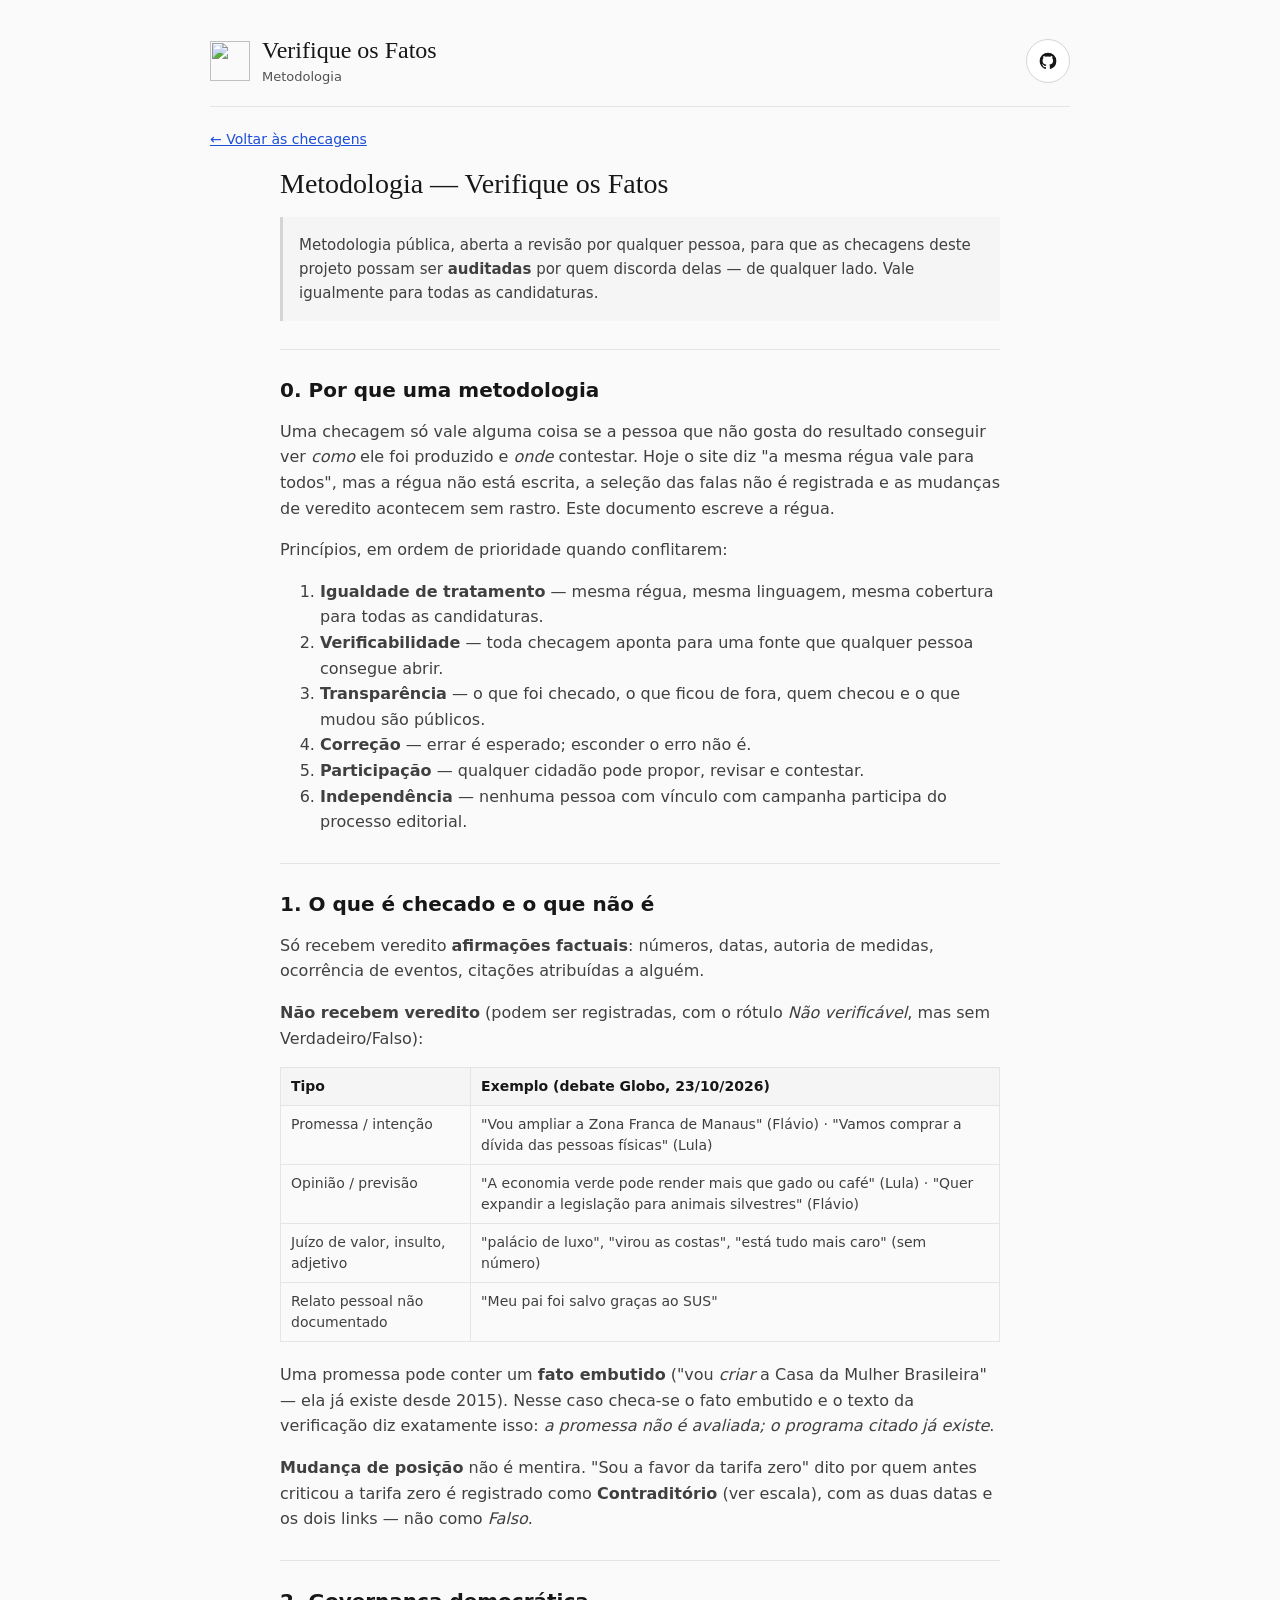
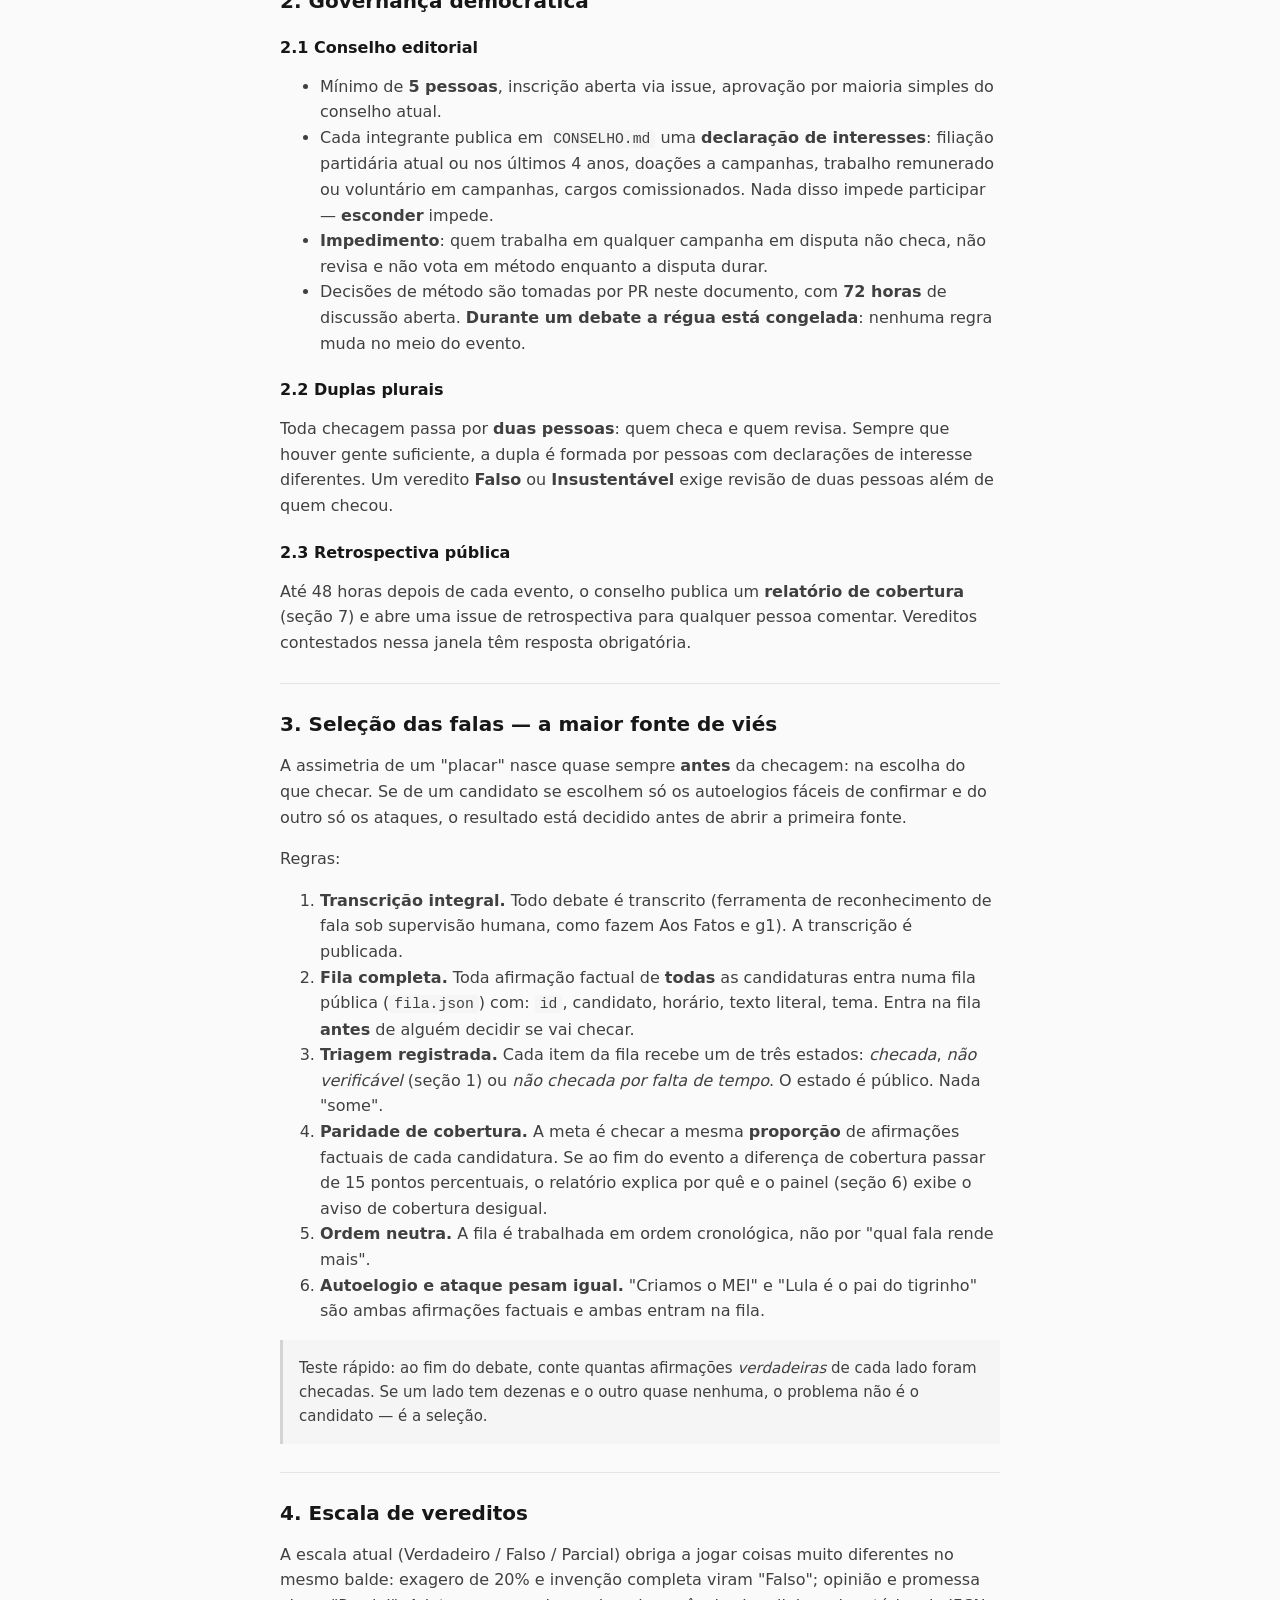
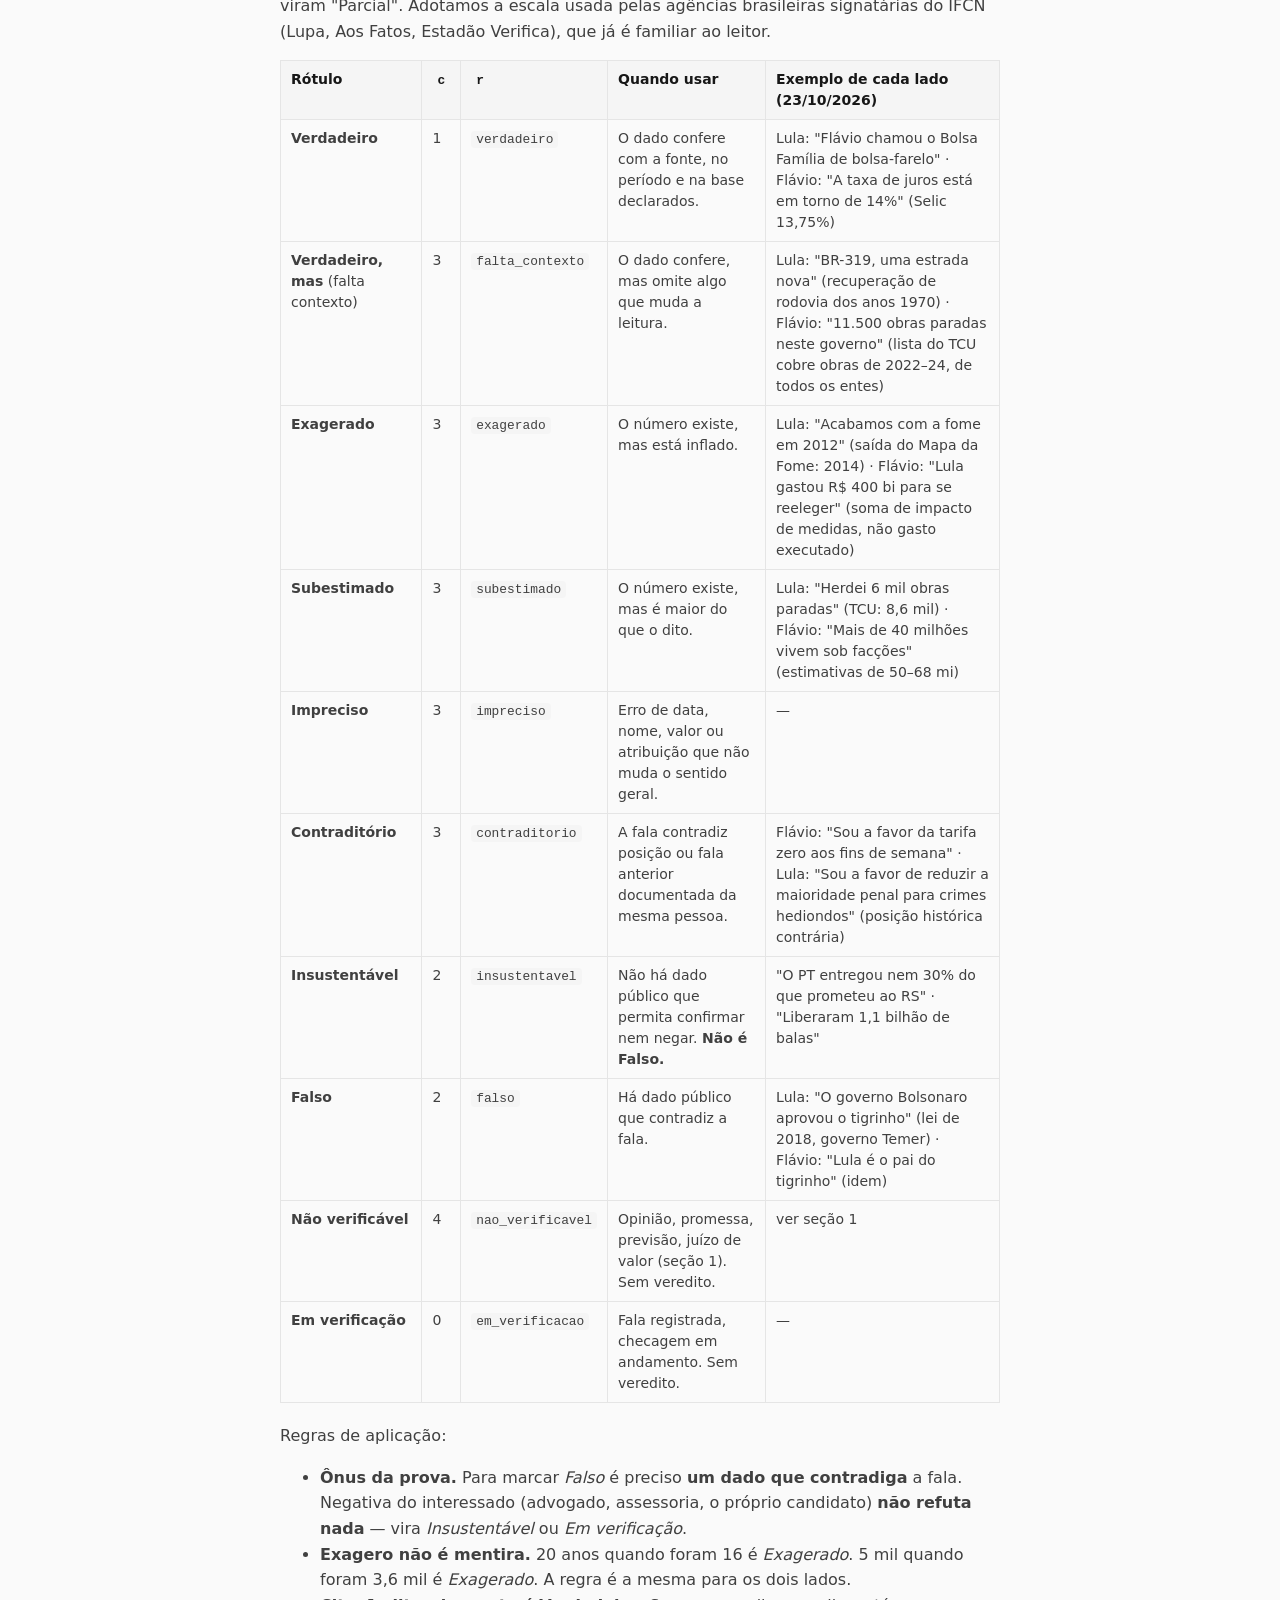
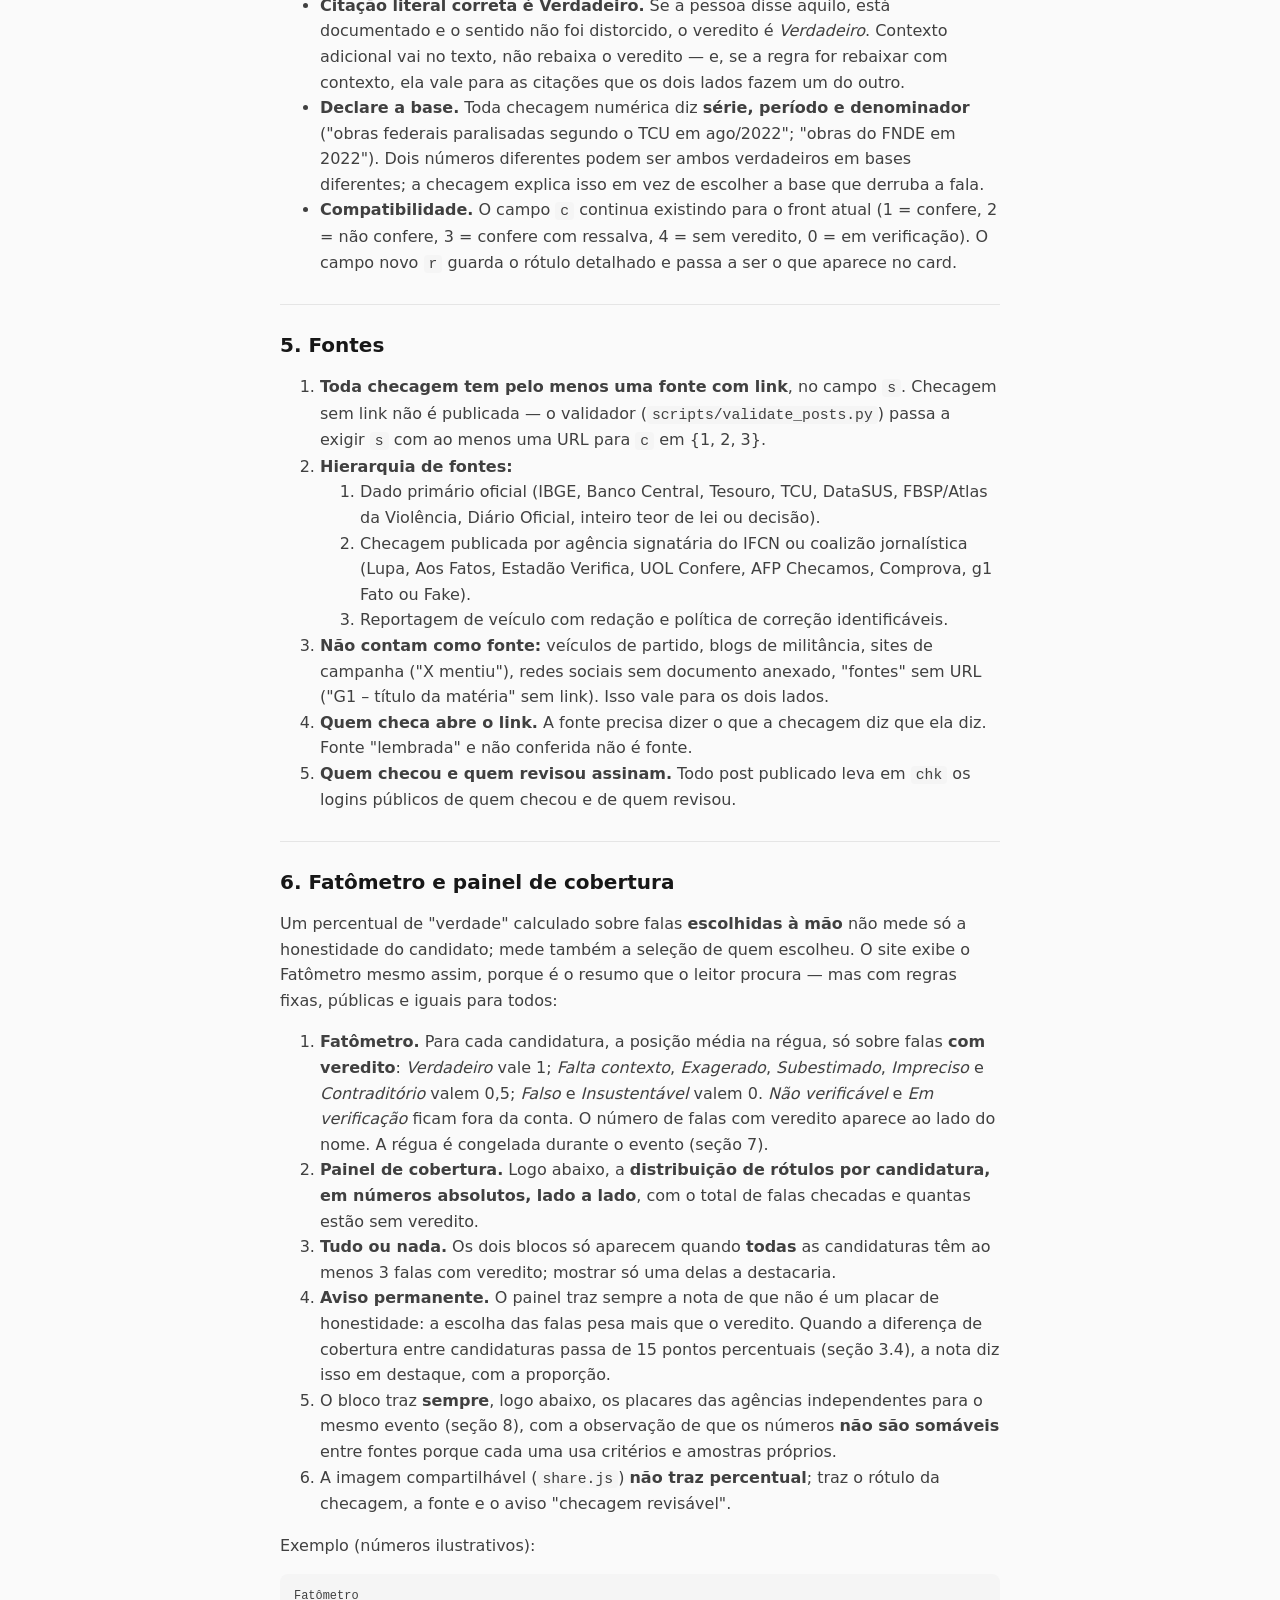
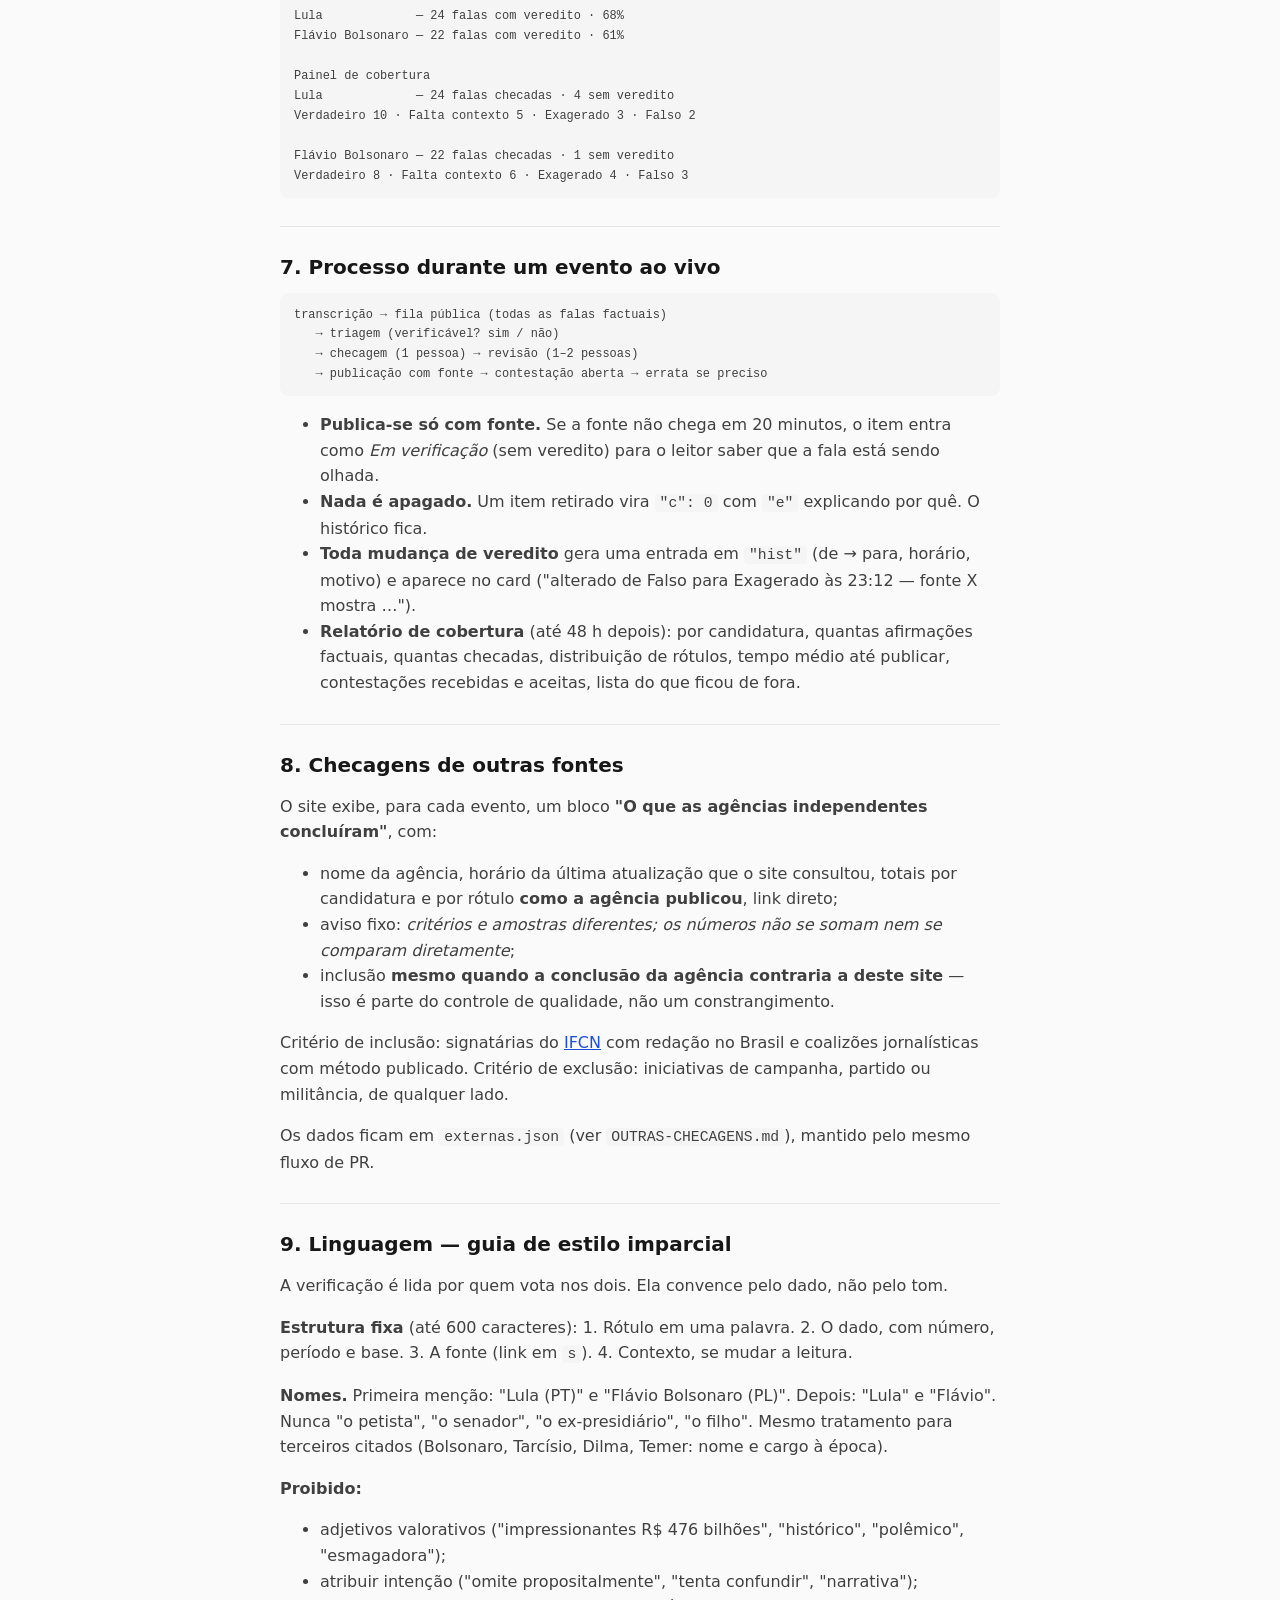
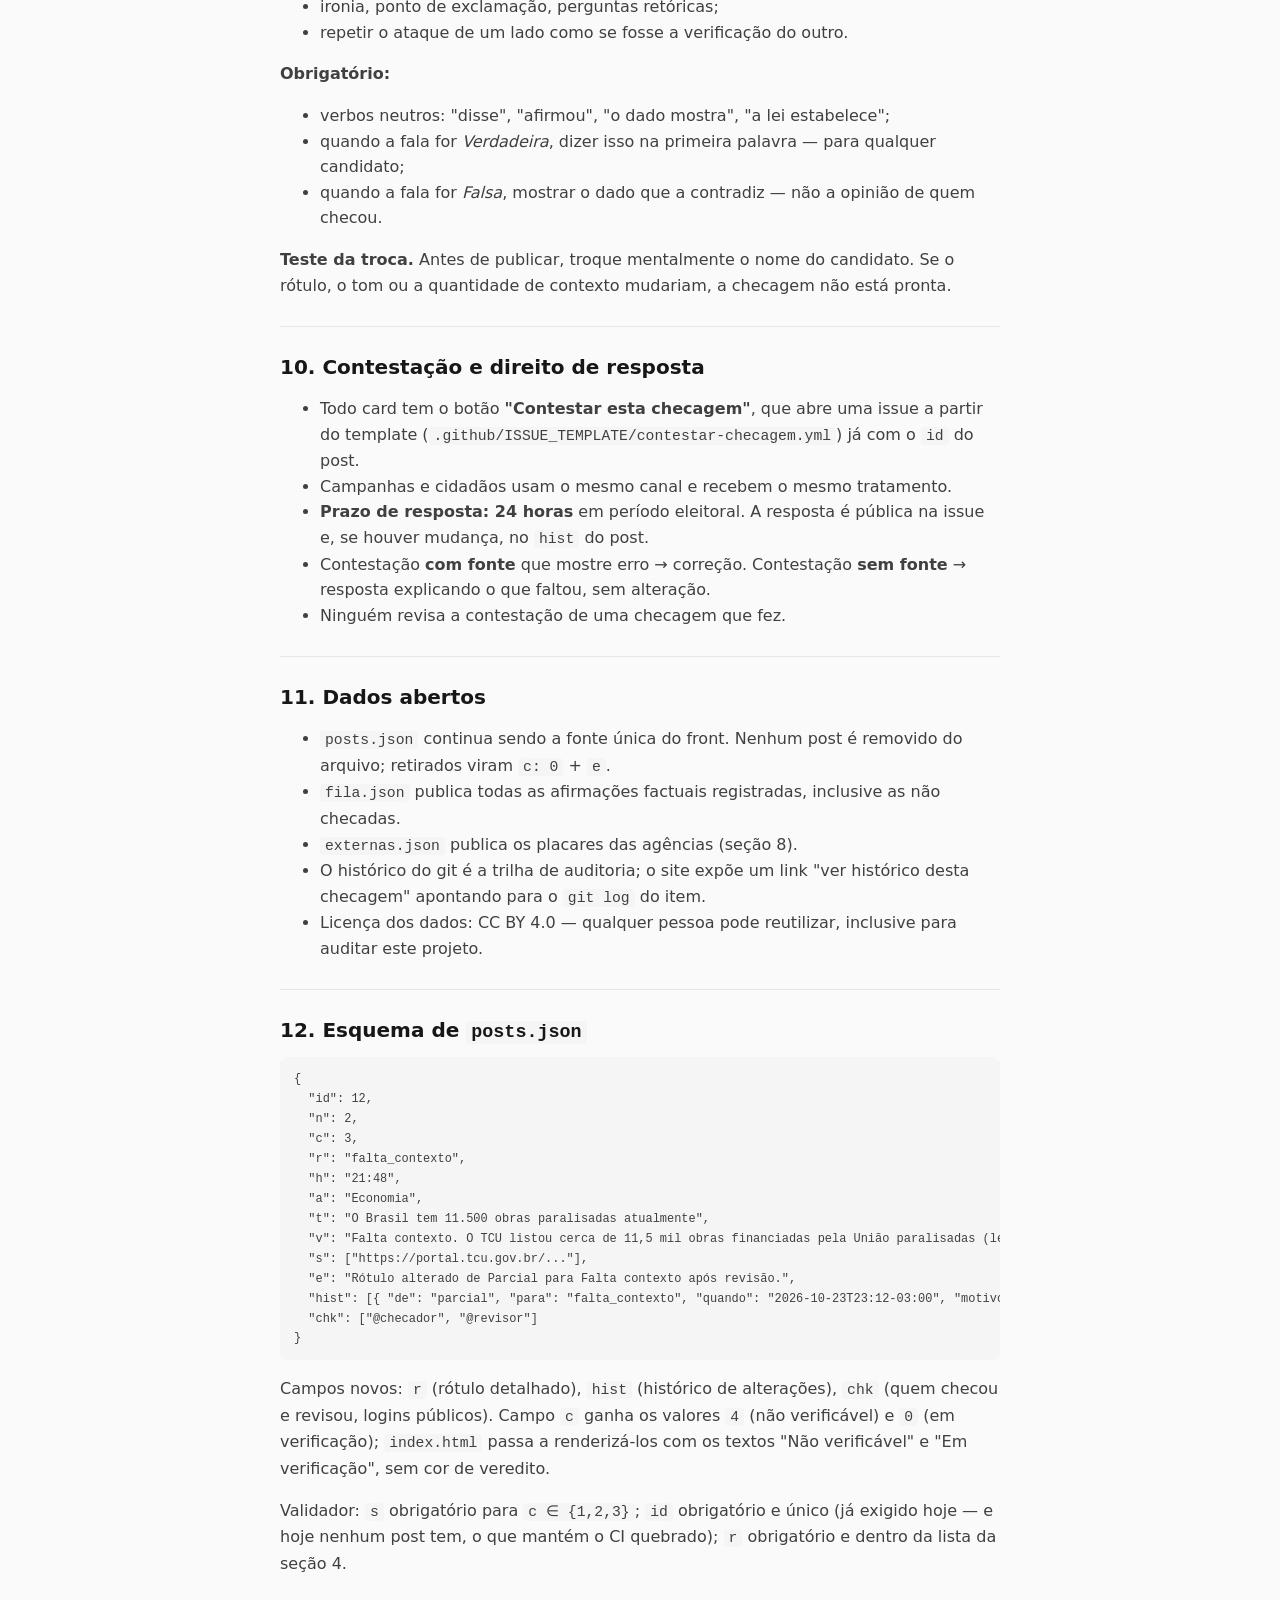
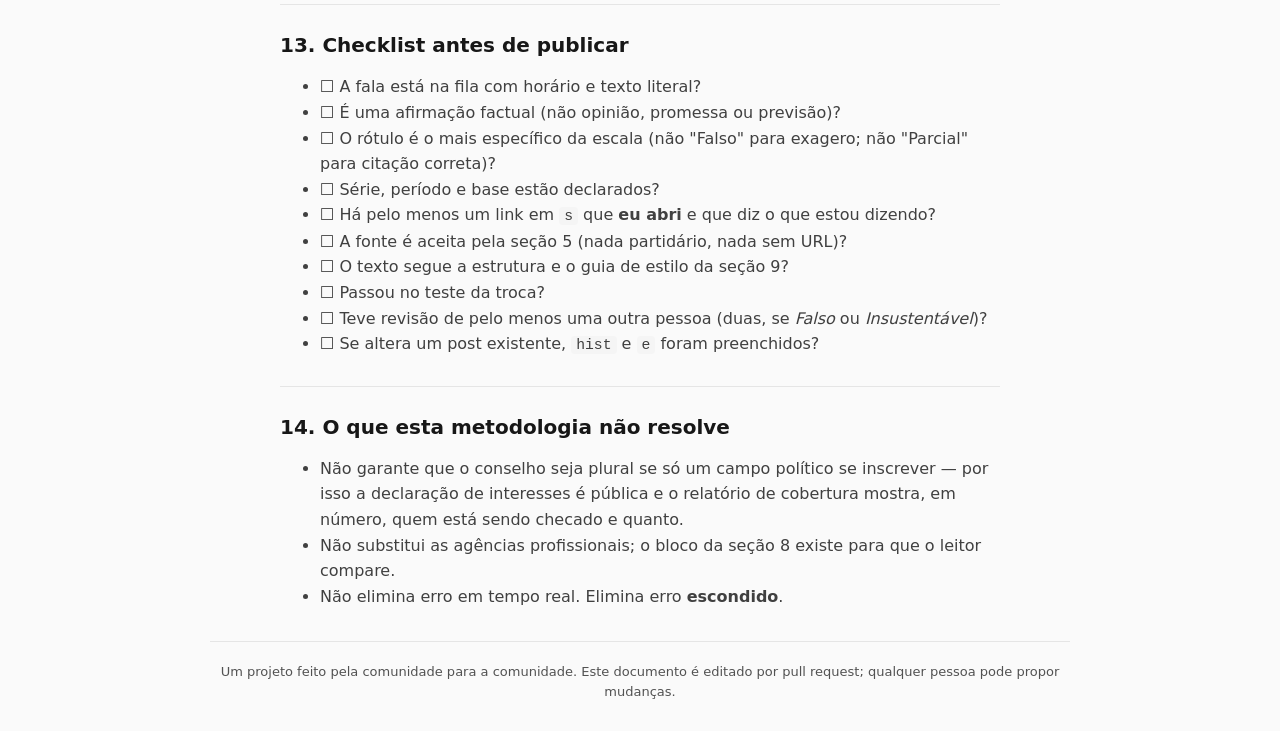
==== commit a15475ea: "feat: checagens confirmadas, metodologia alinhada ao Fatômetro e sem marcações de rascunho - posts.j" ====
--- a/metodologia.html
+++ b/metodologia.html
@@ -59,8 +59,7 @@
     <main class="prose">
 <h1>Metodologia — Verifique os Fatos</h1>
 <blockquote>
-<p>Proposta de metodologia pública, aberta a revisão por qualquer pessoa, para que as checagens deste projeto possam ser <strong>auditadas</strong> por quem discorda delas — de qualquer lado.</p>
-<p>Status: <strong>proposta</strong> (PR). Entra em vigor quando aprovada pelo conselho editorial descrito na seção 2 e passa a valer igualmente para todas as candidaturas.</p>
+<p>Metodologia pública, aberta a revisão por qualquer pessoa, para que as checagens deste projeto possam ser <strong>auditadas</strong> por quem discorda delas — de qualquer lado. Vale igualmente para todas as candidaturas.</p>
 </blockquote>
 <hr>
 <h2>0. Por que uma metodologia</h2>
@@ -127,7 +126,7 @@
 <li><strong>Transcrição integral.</strong> Todo debate é transcrito (ferramenta de reconhecimento de fala sob supervisão humana, como fazem Aos Fatos e g1). A transcrição é publicada.</li>
 <li><strong>Fila completa.</strong> Toda afirmação factual de <strong>todas</strong> as candidaturas entra numa fila pública (<code>fila.json</code>) com: <code>id</code>, candidato, horário, texto literal, tema. Entra na fila <strong>antes</strong> de alguém decidir se vai checar.</li>
 <li><strong>Triagem registrada.</strong> Cada item da fila recebe um de três estados: <em>checada</em>, <em>não verificável</em> (seção 1) ou <em>não checada por falta de tempo</em>. O estado é público. Nada "some".</li>
-<li><strong>Paridade de cobertura.</strong> A meta é checar a mesma <strong>proporção</strong> de afirmações factuais de cada candidatura. Se ao fim do evento a diferença de cobertura passar de 15 pontos percentuais, o relatório explica por quê e o placar (seção 6) é suprimido.</li>
+<li><strong>Paridade de cobertura.</strong> A meta é checar a mesma <strong>proporção</strong> de afirmações factuais de cada candidatura. Se ao fim do evento a diferença de cobertura passar de 15 pontos percentuais, o relatório explica por quê e o painel (seção 6) exibe o aviso de cobertura desigual.</li>
 <li><strong>Ordem neutra.</strong> A fila é trabalhada em ordem cronológica, não por "qual fala rende mais".</li>
 <li><strong>Autoelogio e ataque pesam igual.</strong> "Criamos o MEI" e "Lula é o pai do tigrinho" são ambas afirmações factuais e ambas entram na fila.</li>
 </ol>
@@ -136,7 +135,7 @@
 </blockquote>
 <hr>
 <h2>4. Escala de vereditos</h2>
-<p>A escala atual (Verdadeiro / Falso / Parcial) obriga a jogar coisas muito diferentes no mesmo balde: exagero de 20% e invenção completa viram "Falso"; opinião e promessa viram "Parcial". A proposta é adotar a escala usada pelas agências brasileiras signatárias do IFCN (Lupa, Aos Fatos, Estadão Verifica), que já é familiar ao leitor.</p>
+<p>A escala atual (Verdadeiro / Falso / Parcial) obriga a jogar coisas muito diferentes no mesmo balde: exagero de 20% e invenção completa viram "Falso"; opinião e promessa viram "Parcial". Adotamos a escala usada pelas agências brasileiras signatárias do IFCN (Lupa, Aos Fatos, Estadão Verifica), que já é familiar ao leitor.</p>
 <table>
 <thead>
 <tr>
@@ -239,25 +238,31 @@
 </ol>
 </li>
 <li><strong>Não contam como fonte:</strong> veículos de partido, blogs de militância, sites de campanha ("X mentiu"), redes sociais sem documento anexado, "fontes" sem URL ("G1 – título da matéria" sem link). Isso vale para os dois lados.</li>
-<li><strong>Quem checa abre o link.</strong> A fonte precisa dizer o que a checagem diz que ela diz. Fonte "lembrada" ou sugerida por ferramenta de IA sem conferência não é fonte.</li>
-<li><strong>Uso de IA é declarado.</strong> Ferramentas de IA podem transcrever, organizar a fila e rascunhar texto. <strong>Não publicam.</strong> Todo post rascunhado com IA leva <code>"ia": true</code> e passa pela mesma dupla de revisão. Textos com fontes inventadas são a falha mais comum dessas ferramentas — por isso a regra 4.</li>
-</ol>
-<hr>
-<h2>6. Placar ("Fatômetro") e cobertura</h2>
-<p>Um percentual de "verdade" calculado sobre falas <strong>escolhidas à mão</strong> não mede a honestidade do candidato; mede a seleção de quem escolheu. Por isso:</p>
+<li><strong>Quem checa abre o link.</strong> A fonte precisa dizer o que a checagem diz que ela diz. Fonte "lembrada" e não conferida não é fonte.</li>
+<li><strong>Quem checou e quem revisou assinam.</strong> Todo post publicado leva em <code>chk</code> os logins públicos de quem checou e de quem revisou.</li>
+</ol>
+<hr>
+<h2>6. Fatômetro e painel de cobertura</h2>
+<p>Um percentual de "verdade" calculado sobre falas <strong>escolhidas à mão</strong> não mede só a honestidade do candidato; mede também a seleção de quem escolheu. O site exibe o Fatômetro mesmo assim, porque é o resumo que o leitor procura — mas com regras fixas, públicas e iguais para todos:</p>
 <ol>
-<li><strong>Nenhum percentual único de "verdade" é exibido.</strong></li>
-<li>O que pode ser exibido é a <strong>distribuição de rótulos por candidatura, em números absolutos, lado a lado</strong>, com o total de afirmações factuais registradas na fila e quantas foram checadas (exemplo abaixo).</li>
-<li>O bloco só aparece quando <strong>a cobertura dos dois lados está dentro da faixa da seção 3.4</strong>. Fora dela, aparece o aviso "cobertura desigual — placar suprimido" e o link para a fila.</li>
+<li><strong>Fatômetro.</strong> Para cada candidatura, a posição média na régua, só sobre falas <strong>com veredito</strong>: <em>Verdadeiro</em> vale 1; <em>Falta contexto</em>, <em>Exagerado</em>, <em>Subestimado</em>, <em>Impreciso</em> e <em>Contraditório</em> valem 0,5; <em>Falso</em> e <em>Insustentável</em> valem 0. <em>Não verificável</em> e <em>Em verificação</em> ficam fora da conta. O número de falas com veredito aparece ao lado do nome. A régua é congelada durante o evento (seção 7).</li>
+<li><strong>Painel de cobertura.</strong> Logo abaixo, a <strong>distribuição de rótulos por candidatura, em números absolutos, lado a lado</strong>, com o total de falas checadas e quantas estão sem veredito.</li>
+<li><strong>Tudo ou nada.</strong> Os dois blocos só aparecem quando <strong>todas</strong> as candidaturas têm ao menos 3 falas com veredito; mostrar só uma delas a destacaria.</li>
+<li><strong>Aviso permanente.</strong> O painel traz sempre a nota de que não é um placar de honestidade: a escolha das falas pesa mais que o veredito. Quando a diferença de cobertura entre candidaturas passa de 15 pontos percentuais (seção 3.4), a nota diz isso em destaque, com a proporção.</li>
 <li>O bloco traz <strong>sempre</strong>, logo abaixo, os placares das agências independentes para o mesmo evento (seção 8), com a observação de que os números <strong>não são somáveis</strong> entre fontes porque cada uma usa critérios e amostras próprios.</li>
 <li>A imagem compartilhável (<code>share.js</code>) <strong>não traz percentual</strong>; traz o rótulo da checagem, a fonte e o aviso "checagem revisável".</li>
 </ol>
 <p>Exemplo (números ilustrativos):</p>
-<pre><code>Lula             — 31 afirmações factuais · 24 checadas
-Verdadeiro 10 · Falta contexto 5 · Exagerado 3 · Falso 2 · Não verificável 4
+<pre><code>Fatômetro
+Lula             — 24 falas com veredito · 68%
+Flávio Bolsonaro — 22 falas com veredito · 61%
 
-Flávio Bolsonaro — 29 afirmações factuais · 22 checadas
-Verdadeiro 8 · Falta contexto 6 · Exagerado 4 · Falso 3 · Não verificável 1
+Painel de cobertura
+Lula             — 24 falas checadas · 4 sem veredito
+Verdadeiro 10 · Falta contexto 5 · Exagerado 3 · Falso 2
+
+Flávio Bolsonaro — 22 falas checadas · 1 sem veredito
+Verdadeiro 8 · Falta contexto 6 · Exagerado 4 · Falso 3
 </code></pre>
 <hr>
 <h2>7. Processo durante um evento ao vivo</h2>
@@ -320,7 +325,7 @@
 <li>Licença dos dados: CC BY 4.0 — qualquer pessoa pode reutilizar, inclusive para auditar este projeto.</li>
 </ul>
 <hr>
-<h2>12. Mudanças propostas no esquema de <code>posts.json</code></h2>
+<h2>12. Esquema de <code>posts.json</code></h2>
 <pre><code class="language-json">{
   &quot;id&quot;: 12,
   &quot;n&quot;: 2,
@@ -333,11 +338,10 @@
   &quot;s&quot;: [&quot;https://portal.tcu.gov.br/...&quot;],
   &quot;e&quot;: &quot;Rótulo alterado de Parcial para Falta contexto após revisão.&quot;,
   &quot;hist&quot;: [{ &quot;de&quot;: &quot;parcial&quot;, &quot;para&quot;: &quot;falta_contexto&quot;, &quot;quando&quot;: &quot;2026-10-23T23:12-03:00&quot;, &quot;motivo&quot;: &quot;fonte do TCU especifica o período&quot; }],
-  &quot;chk&quot;: [&quot;@checador&quot;, &quot;@revisor&quot;],
-  &quot;ia&quot;: true
+  &quot;chk&quot;: [&quot;@checador&quot;, &quot;@revisor&quot;]
 }
 </code></pre>
-<p>Campos novos: <code>r</code> (rótulo detalhado), <code>hist</code> (histórico de alterações), <code>chk</code> (quem checou e revisou, logins públicos), <code>ia</code> (rascunho com IA). Campo <code>c</code> ganha os valores <code>4</code> (não verificável) e <code>0</code> (em verificação); <code>index.html</code> passa a renderizá-los com os textos "Não verificável" e "Em verificação", sem cor de veredito.</p>
+<p>Campos novos: <code>r</code> (rótulo detalhado), <code>hist</code> (histórico de alterações), <code>chk</code> (quem checou e revisou, logins públicos). Campo <code>c</code> ganha os valores <code>4</code> (não verificável) e <code>0</code> (em verificação); <code>index.html</code> passa a renderizá-los com os textos "Não verificável" e "Em verificação", sem cor de veredito.</p>
 <p>Validador: <code>s</code> obrigatório para <code>c ∈ {1,2,3}</code>; <code>id</code> obrigatório e único (já exigido hoje — e hoje nenhum post tem, o que mantém o CI quebrado); <code>r</code> obrigatório e dentro da lista da seção 4.</p>
 <hr>
 <h2>13. Checklist antes de publicar</h2>
--- a/style.css
+++ b/style.css
@@ -400,6 +400,102 @@
 }
 
 /* Painel de cobertura e bloco de checagens externas: contagens absolutas, lado a lado, sem percentual */
+/* Fatômetro */
+.thermo {
+  display: grid;
+  grid-template-columns: 32px auto 1fr auto;
+  align-items: center;
+  gap: 12px;
+  margin-bottom: 20px;
+  padding: 18px;
+  background: var(--surface);
+  border: 1px solid var(--line);
+  border-radius: 12px;
+}
+
+.thermo[hidden] {
+  display: none;
+}
+
+.thermo h3 {
+  grid-column: 1 / -1;
+  margin: 0;
+  font-size: 15px;
+  font-weight: 600;
+}
+
+.thermo-rows,
+.thermo-row {
+  display: contents;
+}
+
+.thermo-row img {
+  border-radius: 8px;
+  object-fit: cover;
+}
+
+.thermo-name {
+  display: flex;
+  flex-direction: column;
+  font-size: 15px;
+  font-weight: 600;
+}
+
+.thermo-name small {
+  color: var(--muted);
+  font-size: 12px;
+  font-weight: 400;
+}
+
+.thermo-bar {
+  position: relative;
+  height: 10px;
+  background: linear-gradient(to right, #B91C1C, #EAB308, #15803D);
+  border-radius: 99px;
+}
+
+.thermo-bar span {
+  position: absolute;
+  top: 50%;
+  width: 18px;
+  height: 18px;
+  background: var(--surface);
+  border: 3px solid var(--ink);
+  border-radius: 50%;
+  transform: translate(-50%, -50%);
+  transition: left .6s ease;
+}
+
+.thermo-pct {
+  min-width: 4ch;
+  font-size: 15px;
+  font-weight: 700;
+  font-variant-numeric: tabular-nums;
+  text-align: right;
+}
+
+.thermo-scale {
+  grid-column: 3;
+  display: flex;
+  justify-content: space-between;
+  margin-top: -4px;
+  color: var(--muted);
+  font-size: 12px;
+}
+
+@media (prefers-reduced-motion: reduce) {
+  .thermo-bar span {
+    transition: none;
+  }
+}
+
+.thermo h3 small {
+  margin-left: 6px;
+  color: var(--muted);
+  font-size: 12px;
+  font-weight: 400;
+}
+
 .panel,
 .externas {
   margin-bottom: 20px;
